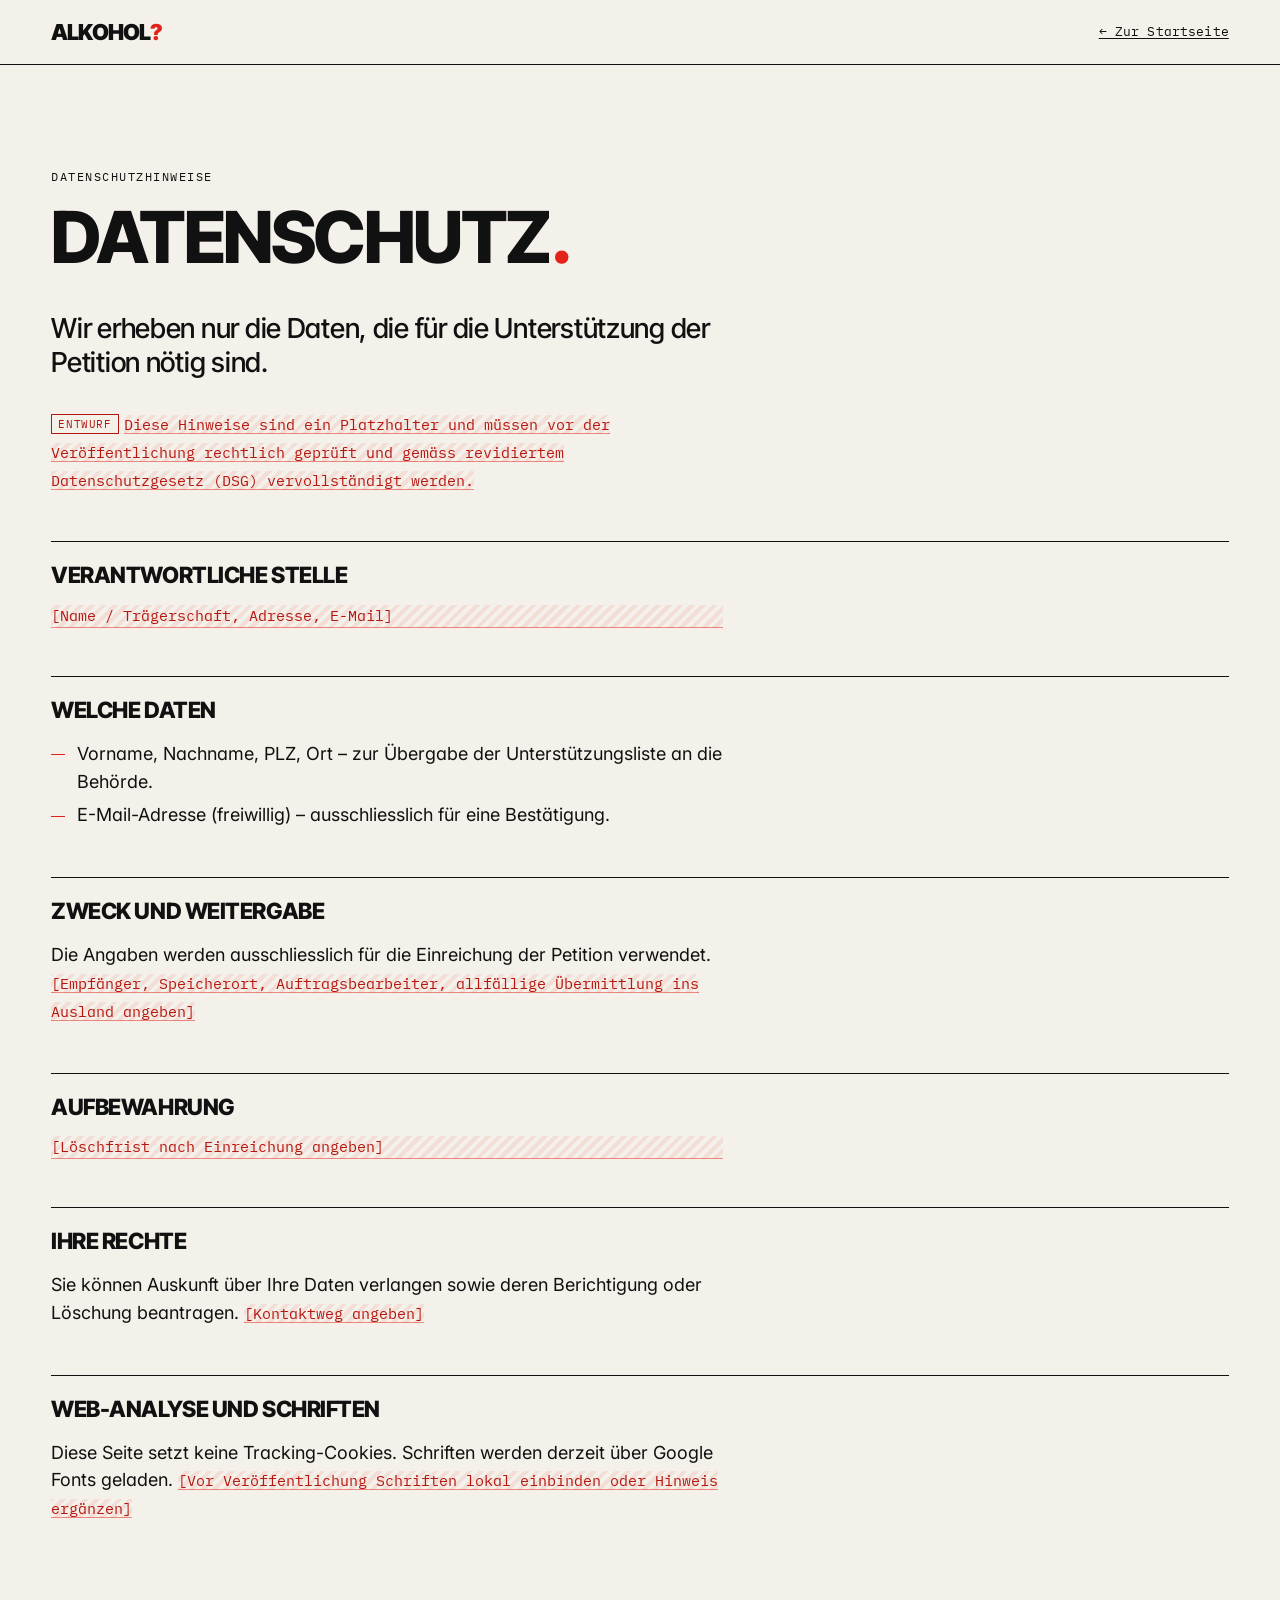
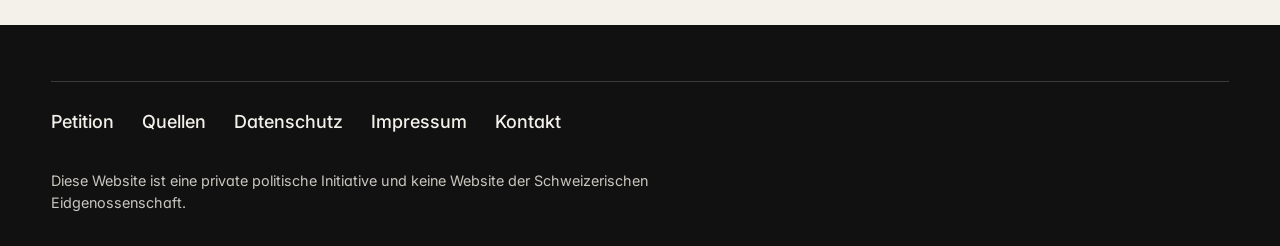
==== datenschutz.html @ 7d54041d "Add editorial petition website prototype on Swiss alcohol policy Static, dependency-free homepage wi" ====
<!doctype html>
<html lang="de-CH">
<head>
<meta charset="utf-8"><meta name="viewport" content="width=device-width, initial-scale=1">
<title>Datenschutz – ALKOHOL?</title>
<meta name="robots" content="noindex">
<link rel="icon" href="assets/img/favicon.svg" type="image/svg+xml">
<link rel="preconnect" href="https://fonts.googleapis.com"><link rel="preconnect" href="https://fonts.gstatic.com" crossorigin>
<link href="https://fonts.googleapis.com/css2?family=Inter+Tight:wght@400;600;800;900&family=Inter:wght@400;500;600&family=IBM+Plex+Mono:wght@400;500&display=swap" rel="stylesheet">
<link rel="stylesheet" href="assets/css/style.css">
<style>
.legal{padding-block:clamp(48px,8vw,120px)}
.legal h1{margin-bottom:40px}
.legal h2{font-family:var(--f-display);font-weight:800;text-transform:uppercase;letter-spacing:-.02em;font-size:1.4rem;margin:48px 0 12px;padding-top:16px;border-top:1px solid var(--ink)}
.legal p,.legal ul{max-width:42rem}
.legal .dash{margin-top:8px}
</style>
</head>
<body>
<a class="skip" href="#main">Zum Inhalt springen</a>
<header class="nav"><div class="nav__inner"><a class="nav__mark" href="index.html">ALKOHOL<span class="red">?</span></a><a class="mono" href="index.html">← Zur Startseite</a></div></header>
<main id="main" class="wrap legal">

<p class="eyebrow">Datenschutzhinweise</p>
<h1 class="h-xl">Datenschutz<span class="red">.</span></h1>
<p class="lead">Wir erheben nur die Daten, die für die Unterstützung der Petition nötig sind.</p>
<p><span class="tag tag--verify">Entwurf</span> <span class="todo">Diese Hinweise sind ein Platzhalter und müssen vor der Veröffentlichung rechtlich geprüft und gemäss revidiertem Datenschutzgesetz (DSG) vervollständigt werden.</span></p>
<h2>Verantwortliche Stelle</h2>
<p class="todo">[Name / Trägerschaft, Adresse, E-Mail]</p>
<h2>Welche Daten</h2>
<ul class="dash"><li>Vorname, Nachname, PLZ, Ort – zur Übergabe der Unterstützungsliste an die Behörde.</li><li>E-Mail-Adresse (freiwillig) – ausschliesslich für eine Bestätigung.</li></ul>
<h2>Zweck und Weitergabe</h2>
<p>Die Angaben werden ausschliesslich für die Einreichung der Petition verwendet. <span class="todo">[Empfänger, Speicherort, Auftragsbearbeiter, allfällige Übermittlung ins Ausland angeben]</span></p>
<h2>Aufbewahrung</h2>
<p class="todo">[Löschfrist nach Einreichung angeben]</p>
<h2>Ihre Rechte</h2>
<p>Sie können Auskunft über Ihre Daten verlangen sowie deren Berichtigung oder Löschung beantragen. <span class="todo">[Kontaktweg angeben]</span></p>
<h2>Web-Analyse und Schriften</h2>
<p>Diese Seite setzt keine Tracking-Cookies. Schriften werden derzeit über Google Fonts geladen. <span class="todo">[Vor Veröffentlichung Schriften lokal einbinden oder Hinweis ergänzen]</span></p>
</main>
<footer class="footer"><div class="wrap">
<nav aria-label="Fussnavigation"><ul><li><a href="index.html#petitionstext">Petition</a></li><li><a href="index.html#quellen">Quellen</a></li><li><a href="datenschutz.html">Datenschutz</a></li><li><a href="impressum.html">Impressum</a></li><li><a href="impressum.html#kontakt">Kontakt</a></li></ul></nav>
<p class="footer__disc">Diese Website ist eine private politische Initiative und keine Website der Schweizerischen Eidgenossenschaft.</p>
</div></footer>
</body></html>
---- assets/css/style.css ----
/* ==========================================================================
   ALKOHOL? — Editorial petition site
   Swiss grid · one signal colour · no rounded cards
   ========================================================================== */

:root {
  --paper: #F4F1EA;
  --paper-2: #EAE6DC;
  --ink: #111111;
  --red: #E32219;          /* signal: large type, rules, fills */
  --red-text: #B5160F;     /* AA-compliant red for small text on paper */
  --grey: #A5A5A0;         /* decorative / large only */
  --grey-text: #5E5E59;    /* AA-compliant secondary text on paper */
  --rule: #111111;

  --f-display: "Inter Tight", "Helvetica Neue", Helvetica, Arial, sans-serif;
  --f-body: "Inter", "Helvetica Neue", Helvetica, Arial, sans-serif;
  --f-mono: "IBM Plex Mono", ui-monospace, "SFMono-Regular", Menlo, monospace;

  --pad: clamp(16px, 4vw, 56px);
  --gap: clamp(12px, 1.6vw, 24px);
  --max: 1520px;
  --nav-h: 64px;

  --ease: cubic-bezier(.2, .7, .1, 1);
}

*, *::before, *::after { box-sizing: border-box; }

html {
  -webkit-text-size-adjust: 100%;
  scroll-behavior: smooth;
  scroll-padding-top: calc(var(--nav-h) + 12px);
}

body {
  margin: 0;
  background: var(--paper);
  color: var(--ink);
  font-family: var(--f-body);
  font-size: clamp(1rem, .95rem + .25vw, 1.125rem);
  line-height: 1.55;
  font-feature-settings: "ss01", "cv11", "tnum" 0;
  -webkit-font-smoothing: antialiased;
  overflow-x: hidden;
}

img, svg { display: block; max-width: 100%; }
p, h1, h2, h3, ul, ol, dl, dd, figure { margin: 0; }
ul, ol { padding: 0; list-style: none; }
button { font: inherit; color: inherit; background: none; border: 0; padding: 0; cursor: pointer; }
a { color: inherit; text-decoration-thickness: 1px; text-underline-offset: .18em; }
a:hover { color: var(--red-text); }
table { border-collapse: collapse; width: 100%; }
hr { border: 0; margin: 0; }
em { font-style: italic; }

:focus-visible {
  outline: 3px solid var(--red);
  outline-offset: 3px;
}

.sr-only {
  position: absolute !important; width: 1px; height: 1px; padding: 0; margin: -1px;
  overflow: hidden; clip: rect(0 0 0 0); white-space: nowrap; border: 0;
}

.skip {
  position: absolute; left: 8px; top: -100px; z-index: 200;
  background: var(--ink); color: var(--paper); padding: 10px 14px; font-weight: 600;
}
.skip:focus { top: 8px; }

.red { color: var(--red); }
.grey { color: var(--grey); }
.mono { font-family: var(--f-mono); font-size: .8125rem; letter-spacing: .01em; }
.small { font-size: .875rem; line-height: 1.5; }

/* ---------- Layout primitives ---------- */

.wrap {
  width: 100%;
  max-width: var(--max);
  margin-inline: auto;
  padding-inline: var(--pad);
}

.grid {
  display: grid;
  grid-template-columns: repeat(12, minmax(0, 1fr));
  column-gap: var(--gap);
}
.grid > * { grid-column: 1 / -1; }

.section {
  position: relative;
  padding-block: clamp(72px, 11vw, 168px);
}
.section--rule { border-top: 1px solid var(--rule); }
.section--ink { background: var(--paper-2); }

.section__head { margin-bottom: clamp(28px, 4vw, 56px); }
.section__intro {
  max-width: 34rem;
  font-size: 1.0625rem;
  color: var(--ink);
  margin-bottom: clamp(32px, 5vw, 72px);
}

@media (min-width: 900px) {
  .section__head { grid-column: 2 / span 9; }
  .section__intro { grid-column: 8 / span 5; margin-top: -8px; }
}

/* Vertical label in the left column */
.vlabel { display: none; }
@media (min-width: 900px) {
  .vlabel {
    display: block;
    grid-column: 1 / 2;
    grid-row: 1 / span 4;
    writing-mode: vertical-rl;
    transform: rotate(180deg);
    justify-self: start;
    align-self: start;
    font-family: var(--f-mono);
    font-size: .75rem;
    letter-spacing: .14em;
    text-transform: uppercase;
    color: var(--grey-text);
    padding-bottom: 4px;
    border-right: 1px solid currentColor;
    padding-right: 10px;
  }
}

/* ---------- Type scale ---------- */

.eyebrow {
  font-family: var(--f-mono);
  font-size: .78rem;
  text-transform: uppercase;
  letter-spacing: .12em;
  margin-bottom: 18px;
  display: flex;
  align-items: center;
  gap: 10px;
}
.eyebrow--grey { color: var(--grey-text); }
.dot { width: 9px; height: 9px; background: var(--red); display: inline-block; flex: none; }

.h-mega, .h-xxl, .h-xl, .h-lg {
  font-family: var(--f-display);
  font-weight: 800;
  text-transform: uppercase;
  letter-spacing: -.035em;
  line-height: .92;
  text-wrap: balance;
}
.h-mega { font-size: clamp(3.4rem, 13vw, 15rem); letter-spacing: -.05em; line-height: .85; }
.h-xxl  { font-size: clamp(2.9rem, 9vw, 10rem); letter-spacing: -.045em; line-height: .88; }
.h-xl   { font-size: clamp(2.2rem, 5.6vw, 6.25rem); }
.h-lg   { font-size: clamp(2rem, 4.4vw, 4.75rem); line-height: .96; }

.lead {
  font-family: var(--f-display);
  font-size: clamp(1.25rem, 1rem + .9vw, 1.75rem);
  line-height: 1.25;
  font-weight: 500;
  letter-spacing: -.01em;
  margin-bottom: 1.1em;
}

p + p { margin-top: .9em; }

/* ---------- Tags / verification markers ---------- */

.tag {
  display: inline-block;
  font-family: var(--f-mono);
  font-size: .6875rem;
  line-height: 1;
  letter-spacing: .06em;
  text-transform: uppercase;
  padding: 4px 6px 3px;
  border: 1px solid currentColor;
  vertical-align: .15em;
  white-space: nowrap;
}
.tag--verify { color: var(--red-text); }
.dark .tag--verify { color: #FF6A61; }

.todo {
  background: repeating-linear-gradient(-45deg, transparent 0 4px, rgba(227,34,25,.09) 4px 8px);
  box-shadow: inset 0 -1px 0 rgba(227,34,25,.5);
  font-family: var(--f-mono);
  font-size: .82em;
  color: var(--red-text);
}
.dark .todo { color: #FF8C85; background: none; box-shadow: inset 0 -1px 0 rgba(255,140,133,.6); }

/* ---------- Buttons ---------- */

.btn {
  display: inline-flex;
  align-items: center;
  gap: .6em;
  min-height: 48px;
  padding: 12px 20px;
  font-family: var(--f-display);
  font-weight: 600;
  font-size: 1rem;
  letter-spacing: -.005em;
  text-decoration: none;
  border: 1.5px solid var(--ink);
  transition: background .2s var(--ease), color .2s var(--ease), border-color .2s var(--ease);
}
.btn--solid { background: var(--ink); color: var(--paper); }
.btn--solid:hover { background: var(--red); border-color: var(--red); color: #fff; }
.btn--line { color: var(--ink); }
.btn--line:hover { background: var(--ink); color: var(--paper); }
.btn--red { background: var(--red); border-color: var(--red); color: #fff; }
.btn--red:hover { background: var(--ink); border-color: var(--ink); color: var(--paper); }
.btn--invert { border-color: var(--paper); color: var(--paper); }
.btn--invert:hover, .btn--invert[aria-expanded="true"] { background: var(--paper); color: var(--ink); }

.srclink {
  font-family: var(--f-mono);
  font-size: .78rem;
  letter-spacing: .02em;
  color: var(--red-text);
  text-decoration: underline;
  text-underline-offset: .25em;
  white-space: nowrap;
}
.srclink:hover { color: var(--ink); }
.srclink.is-missing { color: var(--grey-text); text-decoration: line-through; }

/* ---------- Navigation ---------- */

.nav {
  position: sticky;
  top: 0;
  z-index: 100;
  background: var(--paper);
  border-bottom: 1px solid var(--ink);
}
.nav__inner {
  max-width: var(--max);
  margin-inline: auto;
  padding-inline: var(--pad);
  height: var(--nav-h);
  display: flex;
  align-items: center;
  gap: 24px;
}
.nav__mark {
  font-family: var(--f-display);
  font-weight: 900;
  font-size: 1.375rem;
  letter-spacing: -.04em;
  text-decoration: none;
  margin-right: auto;
}
.nav__mark:hover { color: var(--ink); }
.nav__links { display: none; }
.nav__links ul { display: flex; gap: clamp(14px, 1.8vw, 30px); }
.nav__links a {
  font-size: .9375rem;
  font-weight: 500;
  text-decoration: none;
  position: relative;
  padding-block: 6px;
}
.nav__links a::after {
  content: "";
  position: absolute; left: 0; right: 0; bottom: 0;
  height: 2px; background: var(--red);
  transform: scaleX(0); transform-origin: left;
  transition: transform .3s var(--ease);
}
.nav__links a:hover { color: var(--ink); }
.nav__links a:hover::after, .nav__links a[aria-current="true"]::after { transform: scaleX(1); }
.nav__cta {
  display: none;
  font-family: var(--f-display);
  font-weight: 600;
  font-size: .9375rem;
  text-decoration: none;
  background: var(--ink);
  color: var(--paper);
  padding: 9px 14px;
}
.nav__cta:hover { background: var(--red); color: #fff; }

.nav__burger {
  width: 44px; height: 44px;
  display: grid; place-content: center; gap: 7px;
  margin-right: -10px;
}
.nav__burger span { display: block; width: 26px; height: 2px; background: var(--ink); transition: transform .3s var(--ease); }
.nav__burger[aria-expanded="true"] span:first-child { transform: translateY(4.5px) rotate(45deg); }
.nav__burger[aria-expanded="true"] span:last-child { transform: translateY(-4.5px) rotate(-45deg); }

.nav__progress { position: absolute; left: 0; right: 0; bottom: -1px; height: 2px; }
.nav__progress span { display: block; height: 100%; background: var(--red); transform-origin: left; transform: scaleX(var(--p, 0)); }

.mobile-menu {
  border-top: 1px solid var(--ink);
  padding: 8px var(--pad) 28px;
  height: calc(100dvh - var(--nav-h));
  overflow-y: auto;
  background: var(--paper);
}
.mobile-menu ol { margin-bottom: 28px; }
.mobile-menu li { border-bottom: 1px solid var(--ink); }
.mobile-menu a:not(.btn) {
  display: flex; align-items: baseline; gap: 14px;
  padding: 14px 0;
  font-family: var(--f-display);
  font-weight: 800;
  font-size: clamp(1.75rem, 8vw, 2.5rem);
  text-transform: uppercase;
  letter-spacing: -.035em;
  text-decoration: none;
}
.mobile-menu a span { font-family: var(--f-mono); font-size: .75rem; font-weight: 400; color: var(--red-text); letter-spacing: 0; }
.mobile-menu .btn { width: 100%; justify-content: center; }

@media (min-width: 1080px) {
  .nav__links, .nav__cta { display: block; }
  .nav__burger, .mobile-menu { display: none !important; }
}
body.menu-open { overflow: hidden; }

/* ---------- Hero ---------- */

.hero {
  position: relative;
  padding-top: clamp(28px, 5vw, 64px);
  padding-bottom: clamp(56px, 8vw, 112px);
  border-bottom: 1px solid var(--ink);
  overflow: hidden;
}
.hero__eyebrow { margin-bottom: clamp(20px, 3vw, 40px); }
.hero__title {
  font-family: var(--f-display);
  font-weight: 900;
  text-transform: uppercase;
  font-size: clamp(3.1rem, 13.8vw, 14.5rem);
  line-height: .82;
  letter-spacing: -.055em;
  margin-left: -.04em;
  margin-bottom: clamp(32px, 5vw, 72px);
}
.hero__title .line { display: block; overflow: hidden; padding: .14em 0 .04em; margin-top: -.14em; }
.hero__title .line > span { display: inline-block; }

.hero__lede { max-width: 36rem; }
.hero__lede p { font-family: var(--f-display); font-size: clamp(1.2rem, 1rem + .8vw, 1.6rem); line-height: 1.28; letter-spacing: -.012em; }
.hero__lede p:first-child { color: var(--grey-text); }
.hero__lede strong { font-weight: 600; }
.hero__ctas { display: flex; flex-wrap: wrap; gap: 12px; margin-top: 32px; }

.hero__figure {
  margin-top: 56px;
  border-top: 1px solid var(--ink);
  padding-top: 20px;
}
.shelf { width: 100%; height: auto; color: var(--ink); margin-bottom: 20px; }
.shelf .is-red { color: var(--red); stroke: var(--red); fill: var(--red); }
.shelf .gap { stroke: var(--grey); stroke-dasharray: 3 4; }

.hero__num {
  font-family: var(--f-display);
  font-weight: 800;
  color: var(--red);
  font-size: clamp(2.3rem, 5.2vw, 5.4rem);
  line-height: .9;
  letter-spacing: -.045em;
  font-variant-numeric: tabular-nums;
  white-space: nowrap;
}
.hero__figure figcaption { margin-top: 14px; max-width: 26rem; font-size: .9375rem; line-height: 1.4; }
.verify {
  display: block;
  margin-top: 8px;
  font-family: var(--f-mono);
  font-size: .75rem;
  color: var(--red-text);
  text-transform: uppercase;
  letter-spacing: .06em;
}
.hero__note { margin-top: 48px; color: var(--grey-text); max-width: 40rem; }
.hero__scroll {
  position: absolute; right: var(--pad); bottom: 24px;
  text-decoration: none; text-transform: uppercase; letter-spacing: .14em; font-size: .7rem;
  writing-mode: vertical-rl; display: none;
}

@media (min-width: 900px) {
  .hero__lede { grid-column: 1 / span 5; align-self: start; }
  .hero__figure { grid-column: 7 / span 6; margin-top: 0; }
  .hero__note { grid-column: 1 / span 6; }
  .hero__scroll { display: block; }
}

/* ---------- 01 Question ---------- */

.rule { height: 1px; background: var(--ink); }
.rule--red { height: 3px; background: var(--red); width: 96px; margin-bottom: 32px; transform-origin: left; }
.question__text { max-width: 40rem; }
.pullquote {
  margin-top: 1.4em !important;
  font-family: var(--f-display);
  font-weight: 700;
  font-size: clamp(1.4rem, 1.1rem + 1.2vw, 2.1rem);
  line-height: 1.15;
  letter-spacing: -.02em;
  padding-left: 18px;
  border-left: 3px solid var(--red);
}
@media (min-width: 900px) {
  .question__text, .section > .grid > .rule--red { grid-column: 6 / span 6; }
}

.questions { margin-top: clamp(64px, 9vw, 140px); }
.questions li {
  display: grid;
  grid-template-columns: 2.2rem 1fr;
  align-items: start;
  gap: 12px;
  border-top: 1px solid var(--ink);
  padding: clamp(16px, 2.2vw, 28px) 0;
}
.questions li:last-child { border-bottom: 1px solid var(--ink); }
.questions__n { color: var(--red-text); padding-top: .9em; }
.questions__q {
  font-family: var(--f-display);
  font-weight: 800;
  text-transform: uppercase;
  font-size: clamp(1.55rem, 6.6vw, 7.5rem);
  line-height: .9;
  hyphens: manual;
  letter-spacing: -.045em;
  text-wrap: balance;
}
@media (min-width: 900px) {
  .questions li:nth-child(2) { padding-left: 12%; }
  .questions li:nth-child(3) { padding-left: 20%; }
  .questions li { grid-template-columns: 3rem 1fr; }
}

/* ---------- 02 Stats ---------- */

.stamp {
  justify-self: start;
  align-self: start;
  border: 1.5px solid var(--red);
  color: var(--red-text);
  text-transform: uppercase;
  letter-spacing: .1em;
  font-size: .75rem;
  padding: 10px 12px;
  line-height: 1.35;
  transform: rotate(-3deg);
  margin-bottom: 40px;
}
@media (min-width: 900px) {
  .stamp { grid-column: 11 / span 2; grid-row: 1; justify-self: end; margin-top: 12px; }
}

.stats {
  display: grid;
  grid-template-columns: 1fr;
  border-top: 1px solid var(--ink);
}
.stat {
  padding: 28px 0 32px;
  border-bottom: 1px solid var(--ink);
  display: flex; flex-direction: column;
}
.stat__num {
  font-family: var(--f-display);
  font-weight: 800;
  font-size: clamp(3rem, 7vw, 7.25rem);
  line-height: .88;
  letter-spacing: -.05em;
  font-variant-numeric: tabular-nums;
  margin-bottom: 22px;
  overflow-wrap: anywhere;
}
.stat:first-child .stat__num { color: var(--red); }
.stat__num small { font-size: .38em; letter-spacing: -.02em; font-weight: 700; white-space: nowrap; }
.stat__label { font-family: var(--f-display); font-size: 1.25rem; font-weight: 700; letter-spacing: -.015em; line-height: 1.15; margin-bottom: 8px; }
.stat__desc { font-size: .9375rem; color: var(--grey-text); margin-bottom: 20px; max-width: 30rem; }
.stat .srclink { margin-top: auto; padding-top: 16px; align-self: flex-start; }

.meta { display: grid; gap: 0; border-top: 1px solid var(--grey); }
.meta > div { display: grid; grid-template-columns: 7.5rem 1fr; gap: 8px; padding: 7px 0; border-bottom: 1px solid var(--grey); }
.meta dt { font-family: var(--f-mono); font-size: .72rem; text-transform: uppercase; letter-spacing: .08em; color: var(--grey-text); padding-top: 2px; }
.meta dd { font-size: .875rem; }
.meta--dark { border-color: #3A3A38; }
.meta--dark > div { border-color: #3A3A38; }
.meta--dark dt { color: #A5A5A0; }

@media (min-width: 700px) {
  .stats { grid-template-columns: 1fr 1fr; column-gap: var(--gap); }
  .stat:nth-child(odd) { padding-right: var(--gap); border-right: 1px solid var(--ink); }
}
@media (min-width: 1200px) {
  .stats { grid-template-columns: 1.15fr 1.5fr 1.2fr 1.15fr; column-gap: 0; }
  .stat__num { font-size: clamp(3rem, 5vw, 6rem); }
  .stat { padding: 32px var(--gap) 32px; border-right: 1px solid var(--ink); }
  .stat:first-child { padding-left: 0; }
  .stat:last-child { border-right: 0; padding-right: 0; }
  .stat:nth-child(odd) { padding-right: var(--gap); }
  .stat:nth-child(2) .stat__num { font-size: clamp(2.6rem, 3.9vw, 4.8rem); }
}

.context {
  margin-top: clamp(48px, 7vw, 96px);
  display: grid;
  gap: 24px;
}
.context__title {
  font-family: var(--f-display);
  font-weight: 800;
  font-size: clamp(1.75rem, 3vw, 2.75rem);
  line-height: 1;
  letter-spacing: -.035em;
  text-transform: uppercase;
}
.context__body p { max-width: 38rem; }
.trend { margin-top: 28px; }
.trend__bars {
  display: flex; align-items: flex-end; gap: clamp(8px, 2vw, 22px);
  height: 160px; border-bottom: 1px solid var(--ink);
}
.trend__bars span {
  position: relative; flex: 1; height: var(--h);
  background: repeating-linear-gradient(90deg, var(--ink) 0 1px, transparent 1px 6px);
  border-top: 2px solid var(--ink);
}
.trend__bars span.is-now { background: var(--red); border-top-color: var(--red); }
.trend__bars i { position: absolute; bottom: -24px; left: 0; font-family: var(--f-mono); font-size: .7rem; font-style: normal; color: var(--grey-text); }
.trend figcaption { margin-top: 36px; color: var(--grey-text); font-size: .75rem; }
@media (min-width: 900px) {
  .context { grid-template-columns: repeat(12, minmax(0, 1fr)); column-gap: var(--gap); }
  .context__label { grid-column: 2 / span 4; }
  .context__body { grid-column: 7 / span 6; }
}

/* ---------- 03 Demands ---------- */

.demands { counter-reset: d; }
.demand {
  display: grid;
  grid-template-columns: 1fr;
  border-top: 1px solid var(--ink);
  padding: 22px 0 30px;
  position: relative;
}
.demand:last-child { border-bottom: 1px solid var(--ink); }
.demand::before {
  content: ""; position: absolute; left: 0; top: -1px; height: 3px; width: 0;
  background: var(--red); transition: width .6s var(--ease);
}
.demand:hover::before, .demand:focus-within::before { width: 100%; }
.demand__n {
  font-family: var(--f-display);
  font-weight: 900;
  font-size: clamp(3.5rem, 9vw, 9rem);
  line-height: .8;
  letter-spacing: -.06em;
  color: var(--ink);
  margin-bottom: 14px;
  font-variant-numeric: tabular-nums;
}
.demand:nth-child(1) .demand__n { color: var(--red); }
.demand__title {
  font-family: var(--f-display);
  font-weight: 800;
  text-transform: uppercase;
  font-size: clamp(1.35rem, 2.3vw, 2.25rem);
  line-height: 1;
  letter-spacing: -.025em;
  margin-bottom: 14px;
  text-wrap: balance;
  max-width: 24ch;
}
.demand__body > p, .demand__body .dash { max-width: 38rem; }

.dash li { position: relative; padding-left: 26px; margin-top: 6px; }
.dash li::before { content: ""; position: absolute; left: 0; top: .78em; width: 14px; height: 1.5px; background: var(--red); }

.more {
  margin-top: 16px;
  font-family: var(--f-mono);
  font-size: .78rem;
  text-transform: uppercase;
  letter-spacing: .08em;
  display: inline-flex; align-items: center; gap: 10px;
  min-height: 44px;
  border-bottom: 1px solid var(--ink);
}
.more::after { content: "+"; font-size: 1.1rem; line-height: 1; transition: transform .3s var(--ease); }
.more[aria-expanded="true"]::after { transform: rotate(45deg); }
.more:hover { color: var(--red-text); border-color: var(--red); }
.more__panel > div { padding-top: 14px; max-width: 38rem; color: var(--grey-text); font-size: .9375rem; }

@media (min-width: 900px) {
  .demand { grid-template-columns: repeat(12, minmax(0, 1fr)); column-gap: var(--gap); padding: 28px 0 40px; }
  .demand__n { grid-column: 1 / span 3; margin: 0; }
  .demand__body { grid-column: 4 / span 8; display: grid; grid-template-columns: 1fr 1fr; column-gap: var(--gap); align-content: start; }
  .demand__title { grid-column: 1 / -1; }
  .demand__body > p, .demand__body .dash { grid-column: 2; }
  .more { grid-column: 2; justify-self: start; }
  .more__panel { grid-column: 2; }
  /* asymmetry: even rows shift */
  .demand:nth-child(even) .demand__n { grid-column: 2 / span 3; }
  .demand:nth-child(even) .demand__body { grid-column: 5 / span 8; }
}

.disclaimer-line {
  margin-top: clamp(40px, 6vw, 80px);
  display: flex; align-items: center; gap: 18px;
  font-family: var(--f-display);
  font-weight: 700;
  font-size: clamp(1.15rem, 2vw, 1.75rem);
  letter-spacing: -.02em;
}
.rule-x { flex: none; width: 64px; height: 3px; background: var(--red); transform-origin: left; }

/* ---------- 04 Night (dark) ---------- */

.dark { background: var(--ink); color: var(--paper); overflow: hidden; }
.dark a:hover { color: #FF6A61; }
.dark .vlabel { color: #8F8F8A; }
.dark .lead { color: var(--paper); }
.clock {
  font-family: var(--f-display);
  font-weight: 900;
  color: var(--red);
  font-size: clamp(6.5rem, 31vw, 30rem);
  line-height: .78;
  letter-spacing: -.07em;
  margin-left: -.05em;
  margin-bottom: clamp(24px, 4vw, 56px);
  font-variant-numeric: tabular-nums;
}
.clock .blink { animation: blink 2s steps(1) infinite; }
@keyframes blink { 50% { opacity: .15; } }
.nacht__text { max-width: 38rem; color: #D8D5CE; }
@media (min-width: 900px) {
  .clock { grid-column: 2 / -1; }
  .dark .section__head { grid-column: 2 / span 6; }
  .dark .section__head .h-xl { font-size: clamp(2.2rem, 4.4vw, 5rem); }
  .nacht__text { grid-column: 8 / span 5; padding-top: 10px; }
}

.cantons {
  margin-top: clamp(48px, 6vw, 96px);
  display: grid;
  gap: 32px;
  border-top: 1px solid #3A3A38;
  padding-top: 32px;
}
.cantons__map {
  display: grid;
  grid-template-columns: repeat(8, minmax(0, 1fr));
  gap: 4px;
  max-width: 640px;
}
.ct {
  aspect-ratio: 1;
  display: grid; place-items: center;
  font-family: var(--f-mono);
  font-size: clamp(.62rem, 1.6vw, .85rem);
  letter-spacing: .04em;
  border: 1px solid #4A4A47;
  color: #C9C6BF;
  transition: background .2s, color .2s, border-color .2s, transform .2s var(--ease);
}
.ct--yes { background: var(--red); border-color: var(--red); color: #fff; }
.ct--part { background: repeating-linear-gradient(-45deg, var(--red) 0 3px, transparent 3px 7px); border-color: var(--red); color: #fff; }
.ct:hover { border-color: var(--paper); }
.ct[aria-pressed="true"] { outline: 2px solid var(--paper); outline-offset: 2px; }
.ct:focus-visible { outline: 3px solid var(--paper); outline-offset: 2px; }

.cantons__hint { color: #8F8F8A; text-transform: uppercase; letter-spacing: .1em; margin-bottom: 10px; }
.cantons__name {
  font-family: var(--f-display);
  font-weight: 800;
  text-transform: uppercase;
  font-size: clamp(2.4rem, 5vw, 4.5rem);
  letter-spacing: -.04em;
  line-height: .9;
  margin-bottom: 14px;
}
.cantons__status { margin-bottom: 20px; }
.state { font-family: var(--f-mono); font-size: .8rem; text-transform: uppercase; letter-spacing: .06em; padding: 5px 8px; border: 1px solid; display: inline-block; }
.state--yes { border-color: var(--red); background: var(--red); color: #fff; }
.state--part { border-color: var(--red); color: #FF8C85; }
.state--var { border-color: #6A6A66; color: #C9C6BF; }
.cantons__legend { display: flex; flex-wrap: wrap; gap: 10px 20px; color: #C9C6BF; font-size: .72rem; }
.cantons__legend li { display: flex; align-items: center; gap: 8px; }
.sw { width: 14px; height: 14px; display: inline-block; border: 1px solid #6A6A66; }
.sw--yes { background: var(--red); border-color: var(--red); }
.sw--part { background: repeating-linear-gradient(-45deg, var(--red) 0 2px, transparent 2px 4px); border-color: var(--red); }

@media (min-width: 900px) {
  .cantons { grid-template-columns: repeat(12, minmax(0, 1fr)); column-gap: var(--gap); }
  .cantons__map { grid-column: 2 / span 6; }
  .cantons__detail { grid-column: 9 / span 4; }
  .cantons__legend { grid-column: 2 / span 11; }
}

.dark .wrap > .btn { margin-top: 40px; }
.canton-table { margin-top: 24px; overflow-x: auto; }
.canton-table table { font-size: .9rem; min-width: 520px; }
.canton-table caption { text-align: left; color: #8F8F8A; padding-bottom: 12px; font-size: .72rem; }
.canton-table th { text-align: left; font-family: var(--f-mono); font-weight: 400; font-size: .72rem; text-transform: uppercase; letter-spacing: .08em; color: #8F8F8A; border-bottom: 1px solid var(--paper); padding: 8px 12px 8px 0; }
.canton-table td { border-bottom: 1px solid #3A3A38; padding: 10px 12px 10px 0; vertical-align: top; }

/* ---------- 05 Compare ---------- */

.compare__tabs {
  display: flex;
  border-top: 1px solid var(--ink);
  border-bottom: 1px solid var(--ink);
  overflow-x: auto;
  scrollbar-width: none;
}
.compare__tabs::-webkit-scrollbar { display: none; }
.compare__tabs button {
  flex: 1 0 auto;
  min-height: 52px;
  padding: 12px 16px;
  font-family: var(--f-display);
  font-weight: 700;
  text-transform: uppercase;
  letter-spacing: -.01em;
  text-align: left;
  border-right: 1px solid var(--ink);
}
.compare__tabs button:last-child { border-right: 0; }
.compare__tabs button[aria-selected="true"] { background: var(--ink); color: var(--paper); }
.compare__tabs button:hover:not([aria-selected="true"]) { color: var(--red-text); }

.country header { padding: 28px 0 20px; }
.country__code { color: var(--red-text); letter-spacing: .1em; }
.country h3 {
  font-family: var(--f-display); font-weight: 800; text-transform: uppercase;
  font-size: clamp(2.2rem, 4.2vw, 3.6rem); letter-spacing: -.04em; line-height: .9; margin: 6px 0 8px;
}
.country__model { color: var(--grey-text); font-size: .95rem; }
.country dl > div { display: grid; gap: 4px; padding: 14px 0; border-top: 1px solid var(--grey); }
.country dt { font-family: var(--f-mono); font-size: .72rem; text-transform: uppercase; letter-spacing: .08em; color: var(--grey-text); }
.country dd { font-size: .9375rem; }
.country .srclink { white-space: normal; }

/* Desktop: all four side by side, tabs hidden — true horizontal comparison */
@media (min-width: 1100px) {
  .compare { display: grid; grid-template-columns: repeat(4, minmax(0, 1fr)); }
  .country { border-top: 1px solid var(--ink); }
  .country h3 { font-size: clamp(1.9rem, 2.7vw, 2.9rem); }
  .compare__tabs { display: none; }
  .country[hidden] { display: block !important; }
  .country { padding: 0 var(--gap); border-right: 1px solid var(--ink); }
  .country:first-of-type { padding-left: 0; }
  .country:last-of-type { border-right: 0; padding-right: 0; }
  .country header { min-height: 168px; }
  .country dl > div { grid-template-rows: auto 1fr; min-height: 9.5rem; }
}

/* ---------- 06 Violence ---------- */

.gewalt__text { max-width: 40rem; }
.gewalt__aside { margin-top: 40px; border-top: 3px solid var(--red); padding-top: 18px; }
.gewalt__aside .eyebrow { margin-bottom: 10px; }
.srclist { margin-bottom: 28px; }
.srclist li { padding: 10px 0; border-bottom: 1px solid var(--grey); font-size: .9rem; }
.help { font-size: .9rem; }
@media (min-width: 900px) {
  .gewalt__text { grid-column: 2 / span 6; }
  .gewalt__aside { grid-column: 9 / span 4; margin-top: 6px; }
}

/* ---------- 07 Accordion ---------- */

.accordion { border-top: 1px solid var(--ink); }
.acc { border-bottom: 1px solid var(--ink); }
.acc h3 { font-weight: inherit; }
.acc button {
  width: 100%;
  display: grid;
  grid-template-columns: 2.4rem 1fr 28px;
  align-items: center;
  gap: 12px;
  text-align: left;
  padding: clamp(18px, 2.4vw, 30px) 0;
  min-height: 56px;
}
.acc__n { color: var(--red-text); }
.acc__q {
  font-family: var(--f-display);
  font-weight: 700;
  font-size: clamp(1.25rem, 2.6vw, 2.4rem);
  letter-spacing: -.03em;
  line-height: 1.05;
}
.acc button:hover .acc__q { color: var(--red-text); }
.acc__icon { position: relative; width: 22px; height: 22px; justify-self: end; }
.acc__icon::before, .acc__icon::after {
  content: ""; position: absolute; left: 0; right: 0; top: 50%; height: 2px; margin-top: -1px; background: currentColor;
  transition: transform .35s var(--ease);
}
.acc__icon::after { transform: rotate(90deg); }
.acc button[aria-expanded="true"] .acc__icon::after { transform: rotate(0); }

.acc__panel { overflow: hidden; }
.acc__panel.is-anim { transition: height .4s var(--ease); }
.acc__cols { display: grid; gap: 24px; padding: 4px 0 32px; }
.acc__cols p:not(.label) { font-size: 1rem; }
.label {
  font-family: var(--f-mono);
  font-size: .72rem;
  text-transform: uppercase;
  letter-spacing: .12em;
  padding-bottom: 8px;
  margin-bottom: 10px;
  border-bottom: 1px solid var(--ink);
}
.label--red { color: var(--red-text); border-color: var(--red); }
@media (min-width: 900px) {
  .acc button { grid-template-columns: 4rem 1fr 28px; }
  .acc__cols { grid-template-columns: 1fr 1fr; column-gap: var(--gap); padding-left: calc(4rem + 12px); padding-right: 40px; }
}

/* ---------- 08 Not prohibition ---------- */

.notprohib { border-top: 1px solid var(--ink); }
.notprohib .h-mega { margin-bottom: clamp(28px, 4vw, 56px); }
/* red underline bar beneath "Keine" draws in on reveal */
.bar-under { position: relative; display: inline-block; }
.bar-under::after {
  content: ""; position: absolute; left: 0; right: 0; bottom: -.04em;
  height: .09em; background: var(--red);
  transform-origin: left; transform: scaleX(0); transition: transform .9s .25s var(--ease);
}
.is-in .bar-under::after, html:not(.js) .bar-under::after { transform: scaleX(1); }
.np__lede {
  font-family: var(--f-display);
  font-size: clamp(1.3rem, 1rem + 1.2vw, 2rem);
  font-weight: 500;
  letter-spacing: -.015em;
  line-height: 1.2;
  margin-bottom: clamp(40px, 5vw, 72px);
  max-width: 30ch;
}
.np__list { display: grid; gap: 0; border-top: 1px solid var(--ink); }
.np__list li { display: grid; grid-template-columns: 2.4rem 1fr; gap: 12px; padding: 22px 0; border-bottom: 1px solid var(--ink); }
.np__list span { color: var(--red-text); padding-top: .35em; }
.np__list p { font-family: var(--f-display); font-weight: 600; font-size: clamp(1.15rem, 1.6vw, 1.5rem); line-height: 1.2; letter-spacing: -.015em; }
@media (min-width: 900px) {
  .notprohib .h-mega { grid-column: 2 / -1; }
  .np__lede { grid-column: 2 / span 6; }
  .np__list { grid-column: 2 / -1; grid-template-columns: repeat(3, 1fr); }
  .np__list li { grid-template-columns: 1fr; border-bottom: 0; border-right: 1px solid var(--ink); padding: 22px var(--gap) 8px 0; }
  .np__list li:last-child { border-right: 0; }
  .np__list li + li { padding-left: var(--gap); }
}

/* ---------- 09 Petition document ---------- */

.doc {
  background: #FBFAF6;
  border: 1px solid var(--ink);
  padding: clamp(22px, 4vw, 56px);
  position: relative;
}
.doc::before { /* red margin rule like a filed document */
  content: ""; position: absolute; top: 0; bottom: 0; left: clamp(10px, 1.6vw, 24px); width: 1px; background: var(--red); opacity: .6;
}
.doc__head { display: flex; flex-wrap: wrap; justify-content: space-between; gap: 8px 24px; border-bottom: 1px solid var(--ink); padding-bottom: 14px; margin-bottom: 28px; }
.doc__head .mono { color: var(--grey-text); text-transform: uppercase; letter-spacing: .08em; font-size: .72rem; }
.doc__to { font-weight: 600; font-size: .9375rem; }
.doc__title {
  font-family: var(--f-display); font-weight: 800; text-transform: uppercase;
  font-size: clamp(1.5rem, 2.6vw, 2.4rem); letter-spacing: -.03em; line-height: 1; margin-bottom: 28px; max-width: 26ch;
}
.doc__body {
  font-family: Georgia, "Times New Roman", serif; /* document voice, contrasts with UI */
  font-size: 1.0625rem; line-height: 1.65;
  max-width: 44rem;
  position: relative;
}
.doc__body.is-collapsed { max-height: 22rem; overflow: hidden; }
.doc__body.is-collapsed::after {
  content: ""; position: absolute; left: 0; right: 0; bottom: 0; height: 7rem;
  background: linear-gradient(to bottom, rgba(251,250,246,0), #FBFAF6); /* fade, functional not decorative */
}
.doc__list { list-style: decimal; padding-left: 1.6em; margin: 1em 0; }
.doc__list li { margin-top: .5em; padding-left: .3em; }
.doc__list li::marker { font-family: var(--f-mono); font-size: .85em; color: var(--red-text); }
.doc__actions { display: flex; flex-wrap: wrap; gap: 12px; margin-top: 32px; padding-top: 24px; border-top: 1px solid var(--ink); }

.pt__aside { margin-top: 32px; }
.pt__aside > .small { padding-left: 14px; border-left: 3px solid var(--red); margin-bottom: 24px; }
.acc--light { border-top: 1px solid var(--ink); }
.acc--light button { grid-template-columns: 1fr 28px; }
.acc--light .acc__q { font-size: 1.125rem; letter-spacing: -.01em; }
.acc--light .acc__panel > div { padding-bottom: 24px; font-size: .9375rem; }
.acc--light .dash li { margin-top: 10px; }
@media (min-width: 900px) {
  .acc--light button { grid-template-columns: 1fr 28px; }
}

@media (min-width: 1000px) {
  .doc { grid-column: 2 / span 7; }
  .pt__aside { grid-column: 10 / span 3; margin-top: 0; }
}

/* ---------- 10 Sources ---------- */

.src-filter { display: flex; flex-wrap: wrap; gap: 8px; margin-bottom: 24px; }
.chip {
  min-height: 40px; padding: 8px 14px;
  font-family: var(--f-mono); font-size: .75rem; text-transform: uppercase; letter-spacing: .08em;
  border: 1px solid var(--ink);
}
.chip:hover { color: var(--red-text); border-color: var(--red); }
.chip.is-active { background: var(--ink); color: var(--paper); }

.sources { font-size: .9375rem; border-top: 2px solid var(--ink); }
.sources thead th {
  text-align: left; font-family: var(--f-mono); font-size: .7rem; font-weight: 400;
  text-transform: uppercase; letter-spacing: .1em; color: var(--grey-text);
  padding: 12px 16px 12px 0; border-bottom: 1px solid var(--ink);
}
.sources td { padding: 16px 16px 16px 0; border-bottom: 1px solid var(--grey); vertical-align: top; }
.sources td:first-child { font-weight: 600; width: 34%; }
.sources td:nth-child(3) { font-variant-numeric: tabular-nums; white-space: nowrap; }
.sources td:last-child { text-align: right; padding-right: 0; }
.sources tr:target td, .sources tr.is-flash td { background: rgba(227,34,25,.08); }
.sources tr[hidden] { display: none; }

@media (max-width: 899px) {
  .sources thead { display: none; }
  .sources, .sources tbody, .sources tr, .sources td { display: block; width: 100% !important; }
  .sources tr { padding: 16px 0; border-bottom: 1px solid var(--ink); }
  .sources td { border: 0; padding: 3px 0; text-align: left !important; }
  .sources td[data-th]::before {
    content: attr(data-th); display: block;
    font-family: var(--f-mono); font-size: .66rem; text-transform: uppercase; letter-spacing: .1em; color: var(--grey-text); font-weight: 400;
  }
  .sources td:first-child::before { display: none; }
  .sources td:first-child { font-size: 1.0625rem; margin-bottom: 6px; }
  .sources td:last-child { padding-top: 8px; }
}

/* ---------- Support ---------- */

.support { border-top: 6px solid var(--ink); }
.checklist { margin-bottom: 40px; }
.checklist .small { color: var(--grey-text); margin-bottom: 12px; text-transform: uppercase; letter-spacing: .08em; font-size: .72rem; }
.checklist li { border-top: 1px solid var(--ink); }
.checklist li:last-child { border-bottom: 1px solid var(--ink); }
.checklist a { display: flex; gap: 14px; align-items: baseline; padding: 13px 0; text-decoration: none; font-weight: 600; min-height: 44px; }
.checklist a span { color: var(--red-text); }
.checklist a::after { content: "→"; margin-left: auto; transition: transform .2s var(--ease); }
.checklist a:hover::after { transform: translateX(4px); }

.counter {
  font-family: var(--f-display); font-weight: 700; font-size: 1.25rem; letter-spacing: -.02em;
  display: flex; flex-wrap: wrap; align-items: baseline; gap: 6px 12px;
  padding-bottom: 20px; margin-bottom: 28px; border-bottom: 1px solid var(--ink);
}
.counter__num { font-size: clamp(2.4rem, 4vw, 3.5rem); font-weight: 800; letter-spacing: -.045em; color: var(--grey); }
.dev-flag {
  font-family: var(--f-mono); font-size: .66rem; font-weight: 400; letter-spacing: .08em; text-transform: uppercase;
  color: #fff; background: var(--red-text); padding: 4px 7px;
}

.form fieldset { border: 0; margin: 0; padding: 0; display: grid; grid-template-columns: 1fr 1fr; gap: 20px var(--gap); }
.field { display: flex; flex-direction: column; gap: 6px; grid-column: span 2; }
@media (min-width: 560px) {
  .field { grid-column: span 1; }
  .form fieldset { grid-template-columns: 7rem 1fr 1fr; }
  .field--first { grid-column: 1 / span 2; }
  .field--last { grid-column: 3; }
  .field--short { grid-column: 1; }
  .field--grow { grid-column: 2 / span 2; }
  .field--full { grid-column: 1 / -1; }
}
.field--full { grid-column: 1 / -1; }
.field label { font-family: var(--f-mono); font-size: .75rem; text-transform: uppercase; letter-spacing: .08em; }
.optional { color: var(--grey-text); text-transform: none; letter-spacing: 0; margin-left: 6px; }
.field input[type="text"], .field input[type="email"] {
  font: inherit; font-size: 1.0625rem;
  min-height: 50px; padding: 10px 2px;
  background: transparent; color: var(--ink);
  border: 0; border-bottom: 1.5px solid var(--ink); border-radius: 0;
}
.field input:focus { outline: none; border-bottom: 3px solid var(--red); padding-bottom: 8.5px; }
.field input:focus-visible { outline: none; }
.field input[aria-invalid="true"] { border-bottom-color: var(--red); background: rgba(227,34,25,.05); }
.hint { font-size: .8rem; color: var(--grey-text); }
.check { flex-direction: row; align-items: flex-start; gap: 12px; padding-top: 6px; }
.check input {
  appearance: none; -webkit-appearance: none; flex: none;
  width: 24px; height: 24px; margin: 0; border: 1.5px solid var(--ink); background: transparent; display: grid; place-content: center; cursor: pointer;
}
.check input::before { content: ""; width: 12px; height: 12px; background: var(--red); transform: scale(0); transition: transform .15s var(--ease); }
.check input:checked::before { transform: scale(1); }
.check input:focus-visible { outline: 3px solid var(--red); outline-offset: 3px; }
.check input[aria-invalid="true"] { border-color: var(--red); }
.check label { font-family: var(--f-body); font-size: 1rem; text-transform: none; letter-spacing: 0; padding-top: 1px; }
.form__error { color: var(--red-text); font-weight: 600; min-height: 1.5em; margin-top: 16px; }
.form__error:empty { min-height: 0; margin: 0; }
.form__foot { display: flex; flex-wrap: wrap; align-items: center; gap: 20px; margin-top: 20px; }
.form__status { margin-top: 16px; color: var(--grey-text); }
.form__status:empty { display: none; }

@media (min-width: 900px) {
  .support .section__head { grid-column: 2 / span 9; }
  .checklist { grid-column: 2 / span 4; }
  .support__form { grid-column: 7 / span 6; }
}

/* ---------- Footer ---------- */

.footer { background: var(--ink); color: var(--paper); padding: 56px 0 32px; }
.footer__mark {
  font-family: var(--f-display); font-weight: 900; letter-spacing: -.06em; line-height: .8;
  font-size: clamp(4rem, 18vw, 17rem); margin-left: -.04em; margin-bottom: 40px;
}
.footer ul { display: flex; flex-wrap: wrap; gap: 6px 28px; border-top: 1px solid #3A3A38; padding-top: 20px; margin-bottom: 28px; }
.footer a { text-decoration: none; display: inline-block; padding: 6px 0; font-weight: 500; }
.footer a:hover { color: #FF6A61; }
.footer__disc { max-width: 40rem; color: #C9C6BF; font-size: .9rem; }
.footer__meta { margin-top: 20px; color: #8F8F8A; font-size: .72rem; }

/* ---------- Motion ---------- */

.js .reveal { opacity: 0; transform: translateY(28px); transition: opacity .9s var(--ease), transform .9s var(--ease); }
.js .reveal.is-in { opacity: 1; transform: none; }
.js .hero__title .line > span { transform: translateY(105%); transition: transform 1.1s var(--ease); }
.js .hero__title .line:nth-child(2) > span { transition-delay: .12s; }
.js.is-loaded .hero__title .line > span { transform: none; }
.js .rule--red, .js .rule-x { transform: scaleX(0); transition: transform 1s .1s var(--ease); }
.js .rule--red.is-in, .js .rule-x.is-in { transform: scaleX(1); }
.shelf .is-red { transition: opacity .6s var(--ease); }

@media (prefers-reduced-motion: reduce) {
  html { scroll-behavior: auto; }
  *, *::before, *::after { animation-duration: .001ms !important; animation-iteration-count: 1 !important; transition-duration: .001ms !important; transition-delay: 0s !important; }
  .js .reveal, .js .hero__title .line > span, .js .rule--red, .js .rule-x { opacity: 1; transform: none; }
  .bar-under::after { transform: scaleX(1); }
}

/* ---------- Print ---------- */

@media print {
  .nav, .hero__scroll, .support form, .footer nav { display: none !important; }
  .dark { background: #fff; color: #000; }
  .doc__body.is-collapsed { max-height: none; }
  .doc__body.is-collapsed::after { display: none; }
  [hidden] { display: block !important; }
}
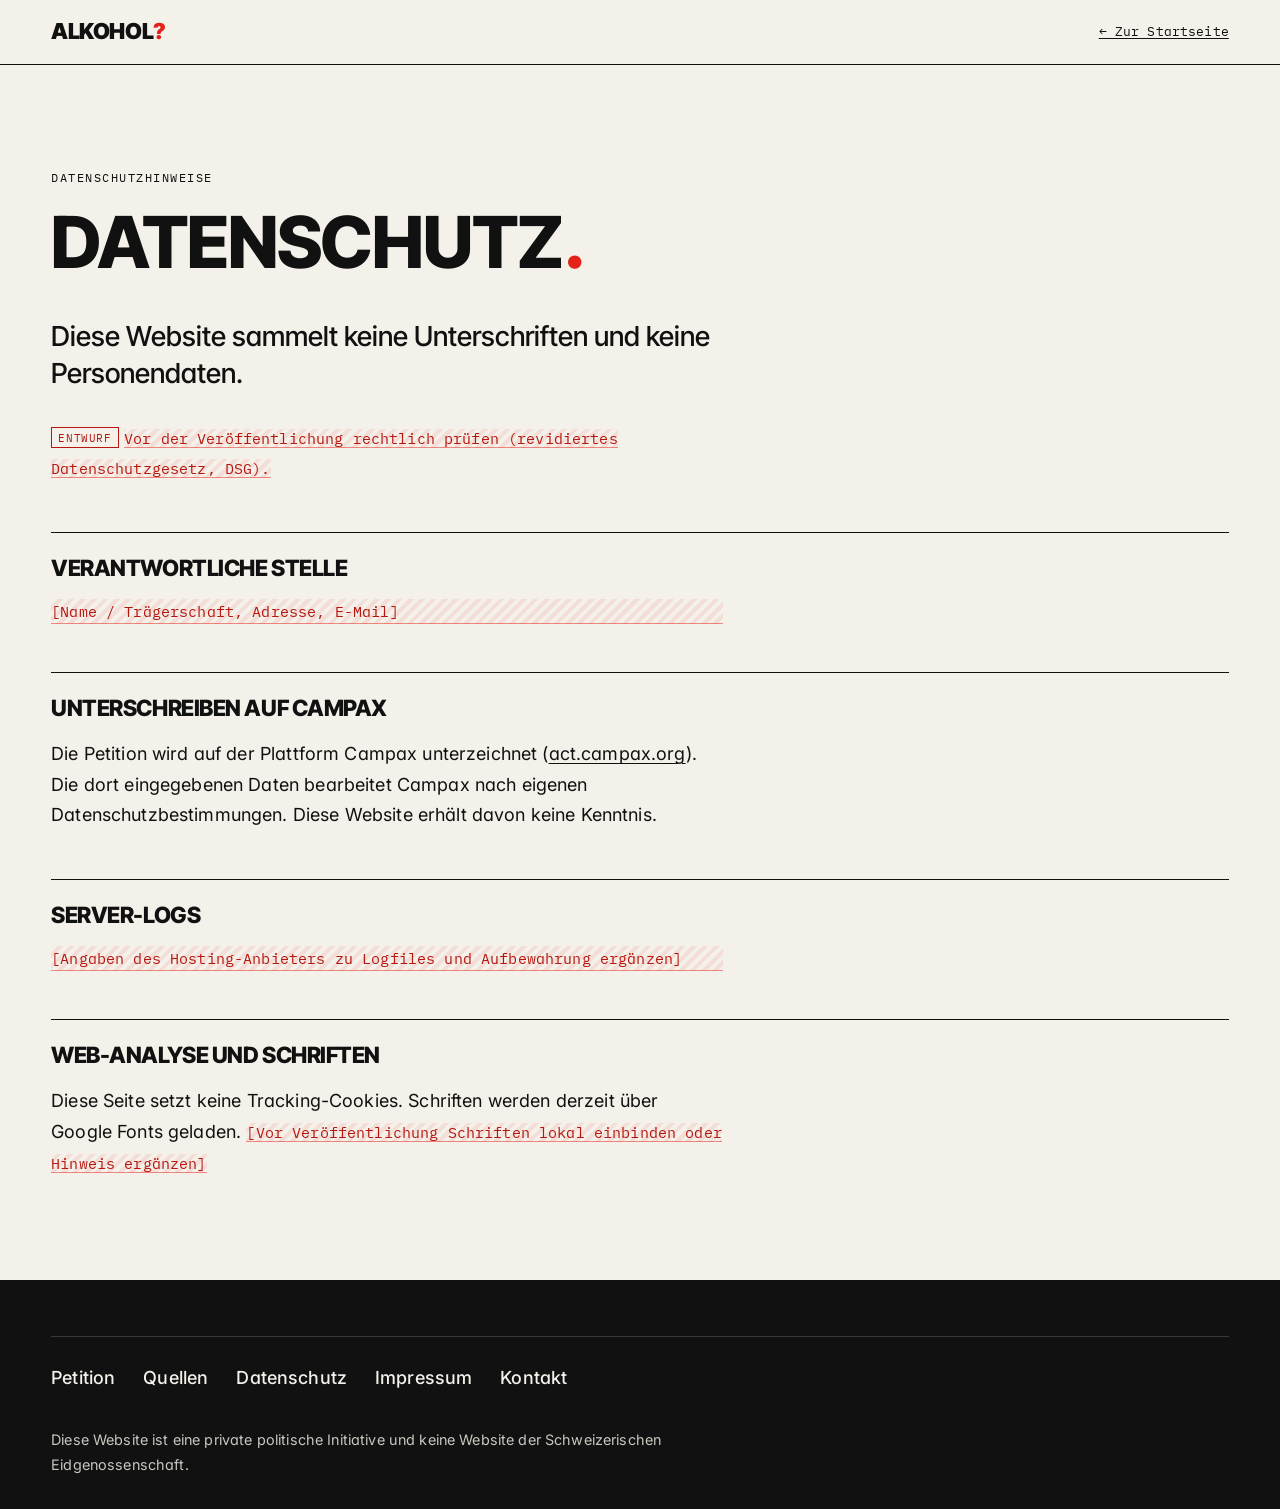
==== commit a87be3b9: "Link official Campax petition, loosen tracking and leading - Signing now happens only on Campax; loc" ====
--- a/datenschutz.html
+++ b/datenschutz.html
@@ -23,18 +23,14 @@
 
 <p class="eyebrow">Datenschutzhinweise</p>
 <h1 class="h-xl">Datenschutz<span class="red">.</span></h1>
-<p class="lead">Wir erheben nur die Daten, die für die Unterstützung der Petition nötig sind.</p>
-<p><span class="tag tag--verify">Entwurf</span> <span class="todo">Diese Hinweise sind ein Platzhalter und müssen vor der Veröffentlichung rechtlich geprüft und gemäss revidiertem Datenschutzgesetz (DSG) vervollständigt werden.</span></p>
+<p class="lead">Diese Website sammelt keine Unterschriften und keine Personendaten.</p>
+<p><span class="tag tag--verify">Entwurf</span> <span class="todo">Vor der Veröffentlichung rechtlich prüfen (revidiertes Datenschutzgesetz, DSG).</span></p>
 <h2>Verantwortliche Stelle</h2>
 <p class="todo">[Name / Trägerschaft, Adresse, E-Mail]</p>
-<h2>Welche Daten</h2>
-<ul class="dash"><li>Vorname, Nachname, PLZ, Ort – zur Übergabe der Unterstützungsliste an die Behörde.</li><li>E-Mail-Adresse (freiwillig) – ausschliesslich für eine Bestätigung.</li></ul>
-<h2>Zweck und Weitergabe</h2>
-<p>Die Angaben werden ausschliesslich für die Einreichung der Petition verwendet. <span class="todo">[Empfänger, Speicherort, Auftragsbearbeiter, allfällige Übermittlung ins Ausland angeben]</span></p>
-<h2>Aufbewahrung</h2>
-<p class="todo">[Löschfrist nach Einreichung angeben]</p>
-<h2>Ihre Rechte</h2>
-<p>Sie können Auskunft über Ihre Daten verlangen sowie deren Berichtigung oder Löschung beantragen. <span class="todo">[Kontaktweg angeben]</span></p>
+<h2>Unterschreiben auf Campax</h2>
+<p>Die Petition wird auf der Plattform Campax unterzeichnet (<a href="https://act.campax.org/petitions/alkohol-ist-kein-gewohnliches-konsumgut-strengere-regeln-fur-die-schweiz" rel="noopener">act.campax.org</a>). Die dort eingegebenen Daten bearbeitet Campax nach eigenen Datenschutzbestimmungen. Diese Website erhält davon keine Kenntnis.</p>
+<h2>Server-Logs</h2>
+<p class="todo">[Angaben des Hosting-Anbieters zu Logfiles und Aufbewahrung ergänzen]</p>
 <h2>Web-Analyse und Schriften</h2>
 <p>Diese Seite setzt keine Tracking-Cookies. Schriften werden derzeit über Google Fonts geladen. <span class="todo">[Vor Veröffentlichung Schriften lokal einbinden oder Hinweis ergänzen]</span></p>
 </main>
--- a/assets/css/style.css
+++ b/assets/css/style.css
@@ -39,7 +39,8 @@
   color: var(--ink);
   font-family: var(--f-body);
   font-size: clamp(1rem, .95rem + .25vw, 1.125rem);
-  line-height: 1.55;
+  line-height: 1.7;
+  letter-spacing: .008em;
   font-feature-settings: "ss01", "cv11", "tnum" 0;
   -webkit-font-smoothing: antialiased;
   overflow-x: hidden;
@@ -153,21 +154,21 @@
   font-family: var(--f-display);
   font-weight: 800;
   text-transform: uppercase;
-  letter-spacing: -.035em;
-  line-height: .92;
+  letter-spacing: -.018em;
+  line-height: 1;
   text-wrap: balance;
 }
-.h-mega { font-size: clamp(3.4rem, 13vw, 15rem); letter-spacing: -.05em; line-height: .85; }
-.h-xxl  { font-size: clamp(2.9rem, 9vw, 10rem); letter-spacing: -.045em; line-height: .88; }
+.h-mega { font-size: clamp(3.4rem, 13vw, 15rem); letter-spacing: -.025em; line-height: .95; }
+.h-xxl  { font-size: clamp(2.9rem, 9vw, 10rem); letter-spacing: -.022em; line-height: .98; }
 .h-xl   { font-size: clamp(2.2rem, 5.6vw, 6.25rem); }
-.h-lg   { font-size: clamp(2rem, 4.4vw, 4.75rem); line-height: .96; }
+.h-lg   { font-size: clamp(2rem, 4.4vw, 4.75rem); line-height: 1; }
 
 .lead {
   font-family: var(--f-display);
   font-size: clamp(1.25rem, 1rem + .9vw, 1.75rem);
-  line-height: 1.25;
+  line-height: 1.35;
   font-weight: 500;
-  letter-spacing: -.01em;
+  letter-spacing: 0;
   margin-bottom: 1.1em;
 }
 
@@ -179,7 +180,7 @@
   display: inline-block;
   font-family: var(--f-mono);
   font-size: .6875rem;
-  line-height: 1;
+  line-height: 1.1;
   letter-spacing: .06em;
   text-transform: uppercase;
   padding: 4px 6px 3px;
@@ -210,7 +211,7 @@
   font-family: var(--f-display);
   font-weight: 600;
   font-size: 1rem;
-  letter-spacing: -.005em;
+  letter-spacing: 0;
   text-decoration: none;
   border: 1.5px solid var(--ink);
   transition: background .2s var(--ease), color .2s var(--ease), border-color .2s var(--ease);
@@ -258,7 +259,7 @@
   font-family: var(--f-display);
   font-weight: 900;
   font-size: 1.375rem;
-  letter-spacing: -.04em;
+  letter-spacing: -.02em;
   text-decoration: none;
   margin-right: auto;
 }
@@ -321,7 +322,7 @@
   font-weight: 800;
   font-size: clamp(1.75rem, 8vw, 2.5rem);
   text-transform: uppercase;
-  letter-spacing: -.035em;
+  letter-spacing: -.018em;
   text-decoration: none;
 }
 .mobile-menu a span { font-family: var(--f-mono); font-size: .75rem; font-weight: 400; color: var(--red-text); letter-spacing: 0; }
@@ -347,17 +348,18 @@
   font-family: var(--f-display);
   font-weight: 900;
   text-transform: uppercase;
-  font-size: clamp(3.1rem, 13.8vw, 14.5rem);
-  line-height: .82;
-  letter-spacing: -.055em;
+  font-size: clamp(2.9rem, 12.8vw, 13.5rem);
+  line-height: .92;
+  letter-spacing: -.028em;
   margin-left: -.04em;
   margin-bottom: clamp(32px, 5vw, 72px);
 }
-.hero__title .line { display: block; overflow: hidden; padding: .14em 0 .04em; margin-top: -.14em; }
+.hero__title .line { display: block; overflow: hidden; padding: .1em 0 .02em; }
+.hero__title .line + .line { margin-top: -.06em; }
 .hero__title .line > span { display: inline-block; }
 
 .hero__lede { max-width: 36rem; }
-.hero__lede p { font-family: var(--f-display); font-size: clamp(1.2rem, 1rem + .8vw, 1.6rem); line-height: 1.28; letter-spacing: -.012em; }
+.hero__lede p { font-family: var(--f-display); font-size: clamp(1.2rem, 1rem + .8vw, 1.6rem); line-height: 1.38; letter-spacing: 0; }
 .hero__lede p:first-child { color: var(--grey-text); }
 .hero__lede strong { font-weight: 600; }
 .hero__ctas { display: flex; flex-wrap: wrap; gap: 12px; margin-top: 32px; }
@@ -376,12 +378,12 @@
   font-weight: 800;
   color: var(--red);
   font-size: clamp(2.3rem, 5.2vw, 5.4rem);
-  line-height: .9;
-  letter-spacing: -.045em;
+  line-height: 1;
+  letter-spacing: -.022em;
   font-variant-numeric: tabular-nums;
   white-space: nowrap;
 }
-.hero__figure figcaption { margin-top: 14px; max-width: 26rem; font-size: .9375rem; line-height: 1.4; }
+.hero__figure figcaption { margin-top: 14px; max-width: 26rem; font-size: .9375rem; line-height: 1.5; }
 .verify {
   display: block;
   margin-top: 8px;
@@ -415,8 +417,8 @@
   font-family: var(--f-display);
   font-weight: 700;
   font-size: clamp(1.4rem, 1.1rem + 1.2vw, 2.1rem);
-  line-height: 1.15;
-  letter-spacing: -.02em;
+  line-height: 1.25;
+  letter-spacing: -.01em;
   padding-left: 18px;
   border-left: 3px solid var(--red);
 }
@@ -440,9 +442,9 @@
   font-weight: 800;
   text-transform: uppercase;
   font-size: clamp(1.55rem, 6.6vw, 7.5rem);
-  line-height: .9;
+  line-height: 1;
   hyphens: manual;
-  letter-spacing: -.045em;
+  letter-spacing: -.022em;
   text-wrap: balance;
 }
 @media (min-width: 900px) {
@@ -462,7 +464,7 @@
   letter-spacing: .1em;
   font-size: .75rem;
   padding: 10px 12px;
-  line-height: 1.35;
+  line-height: 1.45;
   transform: rotate(-3deg);
   margin-bottom: 40px;
 }
@@ -484,15 +486,15 @@
   font-family: var(--f-display);
   font-weight: 800;
   font-size: clamp(3rem, 7vw, 7.25rem);
-  line-height: .88;
-  letter-spacing: -.05em;
+  line-height: .98;
+  letter-spacing: -.025em;
   font-variant-numeric: tabular-nums;
   margin-bottom: 22px;
   overflow-wrap: anywhere;
 }
 .stat:first-child .stat__num { color: var(--red); }
-.stat__num small { font-size: .38em; letter-spacing: -.02em; font-weight: 700; white-space: nowrap; }
-.stat__label { font-family: var(--f-display); font-size: 1.25rem; font-weight: 700; letter-spacing: -.015em; line-height: 1.15; margin-bottom: 8px; }
+.stat__num small { font-size: .38em; letter-spacing: -.01em; font-weight: 700; white-space: nowrap; }
+.stat__label { font-family: var(--f-display); font-size: 1.25rem; font-weight: 700; letter-spacing: -.007em; line-height: 1.25; margin-bottom: 8px; }
 .stat__desc { font-size: .9375rem; color: var(--grey-text); margin-bottom: 20px; max-width: 30rem; }
 .stat .srclink { margin-top: auto; padding-top: 16px; align-self: flex-start; }
 
@@ -527,8 +529,8 @@
   font-family: var(--f-display);
   font-weight: 800;
   font-size: clamp(1.75rem, 3vw, 2.75rem);
-  line-height: 1;
-  letter-spacing: -.035em;
+  line-height: 1.1;
+  letter-spacing: -.018em;
   text-transform: uppercase;
 }
 .context__body p { max-width: 38rem; }
@@ -571,8 +573,8 @@
   font-family: var(--f-display);
   font-weight: 900;
   font-size: clamp(3.5rem, 9vw, 9rem);
-  line-height: .8;
-  letter-spacing: -.06em;
+  line-height: .9;
+  letter-spacing: -.03em;
   color: var(--ink);
   margin-bottom: 14px;
   font-variant-numeric: tabular-nums;
@@ -583,8 +585,8 @@
   font-weight: 800;
   text-transform: uppercase;
   font-size: clamp(1.35rem, 2.3vw, 2.25rem);
-  line-height: 1;
-  letter-spacing: -.025em;
+  line-height: 1.1;
+  letter-spacing: -.013em;
   margin-bottom: 14px;
   text-wrap: balance;
   max-width: 24ch;
@@ -604,7 +606,7 @@
   min-height: 44px;
   border-bottom: 1px solid var(--ink);
 }
-.more::after { content: "+"; font-size: 1.1rem; line-height: 1; transition: transform .3s var(--ease); }
+.more::after { content: "+"; font-size: 1.1rem; line-height: 1.1; transition: transform .3s var(--ease); }
 .more[aria-expanded="true"]::after { transform: rotate(45deg); }
 .more:hover { color: var(--red-text); border-color: var(--red); }
 .more__panel > div { padding-top: 14px; max-width: 38rem; color: var(--grey-text); font-size: .9375rem; }
@@ -628,7 +630,7 @@
   font-family: var(--f-display);
   font-weight: 700;
   font-size: clamp(1.15rem, 2vw, 1.75rem);
-  letter-spacing: -.02em;
+  letter-spacing: -.01em;
 }
 .rule-x { flex: none; width: 64px; height: 3px; background: var(--red); transform-origin: left; }
 
@@ -642,9 +644,9 @@
   font-family: var(--f-display);
   font-weight: 900;
   color: var(--red);
-  font-size: clamp(6.5rem, 31vw, 30rem);
-  line-height: .78;
-  letter-spacing: -.07em;
+  font-size: clamp(5.5rem, 26vw, 26rem);
+  line-height: .88;
+  letter-spacing: -.035em;
   margin-left: -.05em;
   margin-bottom: clamp(24px, 4vw, 56px);
   font-variant-numeric: tabular-nums;
@@ -694,8 +696,8 @@
   font-weight: 800;
   text-transform: uppercase;
   font-size: clamp(2.4rem, 5vw, 4.5rem);
-  letter-spacing: -.04em;
-  line-height: .9;
+  letter-spacing: -.02em;
+  line-height: 1;
   margin-bottom: 14px;
 }
 .cantons__status { margin-bottom: 20px; }
@@ -740,7 +742,7 @@
   font-family: var(--f-display);
   font-weight: 700;
   text-transform: uppercase;
-  letter-spacing: -.01em;
+  letter-spacing: 0;
   text-align: left;
   border-right: 1px solid var(--ink);
 }
@@ -752,7 +754,7 @@
 .country__code { color: var(--red-text); letter-spacing: .1em; }
 .country h3 {
   font-family: var(--f-display); font-weight: 800; text-transform: uppercase;
-  font-size: clamp(2.2rem, 4.2vw, 3.6rem); letter-spacing: -.04em; line-height: .9; margin: 6px 0 8px;
+  font-size: clamp(2.2rem, 4.2vw, 3.6rem); letter-spacing: -.02em; line-height: 1; margin: 6px 0 8px;
 }
 .country__model { color: var(--grey-text); font-size: .95rem; }
 .country dl > div { display: grid; gap: 4px; padding: 14px 0; border-top: 1px solid var(--grey); }
@@ -807,8 +809,8 @@
   font-family: var(--f-display);
   font-weight: 700;
   font-size: clamp(1.25rem, 2.6vw, 2.4rem);
-  letter-spacing: -.03em;
-  line-height: 1.05;
+  letter-spacing: -.015em;
+  line-height: 1.15;
 }
 .acc button:hover .acc__q { color: var(--red-text); }
 .acc__icon { position: relative; width: 22px; height: 22px; justify-self: end; }
@@ -854,15 +856,15 @@
   font-family: var(--f-display);
   font-size: clamp(1.3rem, 1rem + 1.2vw, 2rem);
   font-weight: 500;
-  letter-spacing: -.015em;
-  line-height: 1.2;
+  letter-spacing: -.007em;
+  line-height: 1.3;
   margin-bottom: clamp(40px, 5vw, 72px);
   max-width: 30ch;
 }
 .np__list { display: grid; gap: 0; border-top: 1px solid var(--ink); }
 .np__list li { display: grid; grid-template-columns: 2.4rem 1fr; gap: 12px; padding: 22px 0; border-bottom: 1px solid var(--ink); }
 .np__list span { color: var(--red-text); padding-top: .35em; }
-.np__list p { font-family: var(--f-display); font-weight: 600; font-size: clamp(1.15rem, 1.6vw, 1.5rem); line-height: 1.2; letter-spacing: -.015em; }
+.np__list p { font-family: var(--f-display); font-weight: 600; font-size: clamp(1.15rem, 1.6vw, 1.5rem); line-height: 1.3; letter-spacing: -.007em; }
 @media (min-width: 900px) {
   .notprohib .h-mega { grid-column: 2 / -1; }
   .np__lede { grid-column: 2 / span 6; }
@@ -888,11 +890,11 @@
 .doc__to { font-weight: 600; font-size: .9375rem; }
 .doc__title {
   font-family: var(--f-display); font-weight: 800; text-transform: uppercase;
-  font-size: clamp(1.5rem, 2.6vw, 2.4rem); letter-spacing: -.03em; line-height: 1; margin-bottom: 28px; max-width: 26ch;
+  font-size: clamp(1.5rem, 2.6vw, 2.4rem); letter-spacing: -.015em; line-height: 1.1; margin-bottom: 28px; max-width: 26ch;
 }
 .doc__body {
   font-family: Georgia, "Times New Roman", serif; /* document voice, contrasts with UI */
-  font-size: 1.0625rem; line-height: 1.65;
+  font-size: 1.0625rem; line-height: 1.75;
   max-width: 44rem;
   position: relative;
 }
@@ -904,13 +906,14 @@
 .doc__list { list-style: decimal; padding-left: 1.6em; margin: 1em 0; }
 .doc__list li { margin-top: .5em; padding-left: .3em; }
 .doc__list li::marker { font-family: var(--f-mono); font-size: .85em; color: var(--red-text); }
+.doc__note { font-family: var(--f-body); font-size: .875rem; color: var(--grey-text); border-top: 1px solid var(--grey); padding-top: 12px; }
 .doc__actions { display: flex; flex-wrap: wrap; gap: 12px; margin-top: 32px; padding-top: 24px; border-top: 1px solid var(--ink); }
 
 .pt__aside { margin-top: 32px; }
 .pt__aside > .small { padding-left: 14px; border-left: 3px solid var(--red); margin-bottom: 24px; }
 .acc--light { border-top: 1px solid var(--ink); }
 .acc--light button { grid-template-columns: 1fr 28px; }
-.acc--light .acc__q { font-size: 1.125rem; letter-spacing: -.01em; }
+.acc--light .acc__q { font-size: 1.125rem; letter-spacing: 0; }
 .acc--light .acc__panel > div { padding-bottom: 24px; font-size: .9375rem; }
 .acc--light .dash li { margin-top: 10px; }
 @media (min-width: 900px) {
@@ -972,68 +975,29 @@
 .checklist a::after { content: "→"; margin-left: auto; transition: transform .2s var(--ease); }
 .checklist a:hover::after { transform: translateX(4px); }
 
-.counter {
-  font-family: var(--f-display); font-weight: 700; font-size: 1.25rem; letter-spacing: -.02em;
-  display: flex; flex-wrap: wrap; align-items: baseline; gap: 6px 12px;
-  padding-bottom: 20px; margin-bottom: 28px; border-bottom: 1px solid var(--ink);
-}
-.counter__num { font-size: clamp(2.4rem, 4vw, 3.5rem); font-weight: 800; letter-spacing: -.045em; color: var(--grey); }
-.dev-flag {
-  font-family: var(--f-mono); font-size: .66rem; font-weight: 400; letter-spacing: .08em; text-transform: uppercase;
-  color: #fff; background: var(--red-text); padding: 4px 7px;
-}
-
-.form fieldset { border: 0; margin: 0; padding: 0; display: grid; grid-template-columns: 1fr 1fr; gap: 20px var(--gap); }
-.field { display: flex; flex-direction: column; gap: 6px; grid-column: span 2; }
-@media (min-width: 560px) {
-  .field { grid-column: span 1; }
-  .form fieldset { grid-template-columns: 7rem 1fr 1fr; }
-  .field--first { grid-column: 1 / span 2; }
-  .field--last { grid-column: 3; }
-  .field--short { grid-column: 1; }
-  .field--grow { grid-column: 2 / span 2; }
-  .field--full { grid-column: 1 / -1; }
-}
-.field--full { grid-column: 1 / -1; }
-.field label { font-family: var(--f-mono); font-size: .75rem; text-transform: uppercase; letter-spacing: .08em; }
-.optional { color: var(--grey-text); text-transform: none; letter-spacing: 0; margin-left: 6px; }
-.field input[type="text"], .field input[type="email"] {
-  font: inherit; font-size: 1.0625rem;
-  min-height: 50px; padding: 10px 2px;
-  background: transparent; color: var(--ink);
-  border: 0; border-bottom: 1.5px solid var(--ink); border-radius: 0;
-}
-.field input:focus { outline: none; border-bottom: 3px solid var(--red); padding-bottom: 8.5px; }
-.field input:focus-visible { outline: none; }
-.field input[aria-invalid="true"] { border-bottom-color: var(--red); background: rgba(227,34,25,.05); }
-.hint { font-size: .8rem; color: var(--grey-text); }
-.check { flex-direction: row; align-items: flex-start; gap: 12px; padding-top: 6px; }
-.check input {
-  appearance: none; -webkit-appearance: none; flex: none;
-  width: 24px; height: 24px; margin: 0; border: 1.5px solid var(--ink); background: transparent; display: grid; place-content: center; cursor: pointer;
-}
-.check input::before { content: ""; width: 12px; height: 12px; background: var(--red); transform: scale(0); transition: transform .15s var(--ease); }
-.check input:checked::before { transform: scale(1); }
-.check input:focus-visible { outline: 3px solid var(--red); outline-offset: 3px; }
-.check input[aria-invalid="true"] { border-color: var(--red); }
-.check label { font-family: var(--f-body); font-size: 1rem; text-transform: none; letter-spacing: 0; padding-top: 1px; }
-.form__error { color: var(--red-text); font-weight: 600; min-height: 1.5em; margin-top: 16px; }
-.form__error:empty { min-height: 0; margin: 0; }
-.form__foot { display: flex; flex-wrap: wrap; align-items: center; gap: 20px; margin-top: 20px; }
-.form__status { margin-top: 16px; color: var(--grey-text); }
-.form__status:empty { display: none; }
+.support__kicker { text-transform: uppercase; letter-spacing: .1em; font-size: .72rem; color: var(--grey-text); margin-bottom: 12px; }
+.support__lead {
+  font-family: var(--f-display); font-weight: 500;
+  font-size: clamp(1.2rem, 1rem + .7vw, 1.5rem); line-height: 1.35; letter-spacing: 0;
+  margin-bottom: 28px; max-width: 32rem;
+}
+.btn--xl { min-height: 64px; padding: 18px 28px; font-size: clamp(1.1rem, 1rem + .5vw, 1.375rem); width: 100%; justify-content: space-between; }
+@media (min-width: 560px) { .btn--xl { width: auto; gap: 2.5em; } }
+.support__meta { margin-top: 32px; }
+.support__meta dd a { color: var(--red-text); }
+.support__fine { margin-top: 20px; color: var(--grey-text); max-width: 32rem; }
 
 @media (min-width: 900px) {
   .support .section__head { grid-column: 2 / span 9; }
   .checklist { grid-column: 2 / span 4; }
-  .support__form { grid-column: 7 / span 6; }
+  .support__cta { grid-column: 7 / span 6; }
 }
 
 /* ---------- Footer ---------- */
 
 .footer { background: var(--ink); color: var(--paper); padding: 56px 0 32px; }
 .footer__mark {
-  font-family: var(--f-display); font-weight: 900; letter-spacing: -.06em; line-height: .8;
+  font-family: var(--f-display); font-weight: 900; letter-spacing: -.03em; line-height: .9;
   font-size: clamp(4rem, 18vw, 17rem); margin-left: -.04em; margin-bottom: 40px;
 }
 .footer ul { display: flex; flex-wrap: wrap; gap: 6px 28px; border-top: 1px solid #3A3A38; padding-top: 20px; margin-bottom: 28px; }
@@ -1063,7 +1027,7 @@
 /* ---------- Print ---------- */
 
 @media print {
-  .nav, .hero__scroll, .support form, .footer nav { display: none !important; }
+  .nav, .hero__scroll, .footer nav { display: none !important; }
   .dark { background: #fff; color: #000; }
   .doc__body.is-collapsed { max-height: none; }
   .doc__body.is-collapsed::after { display: none; }
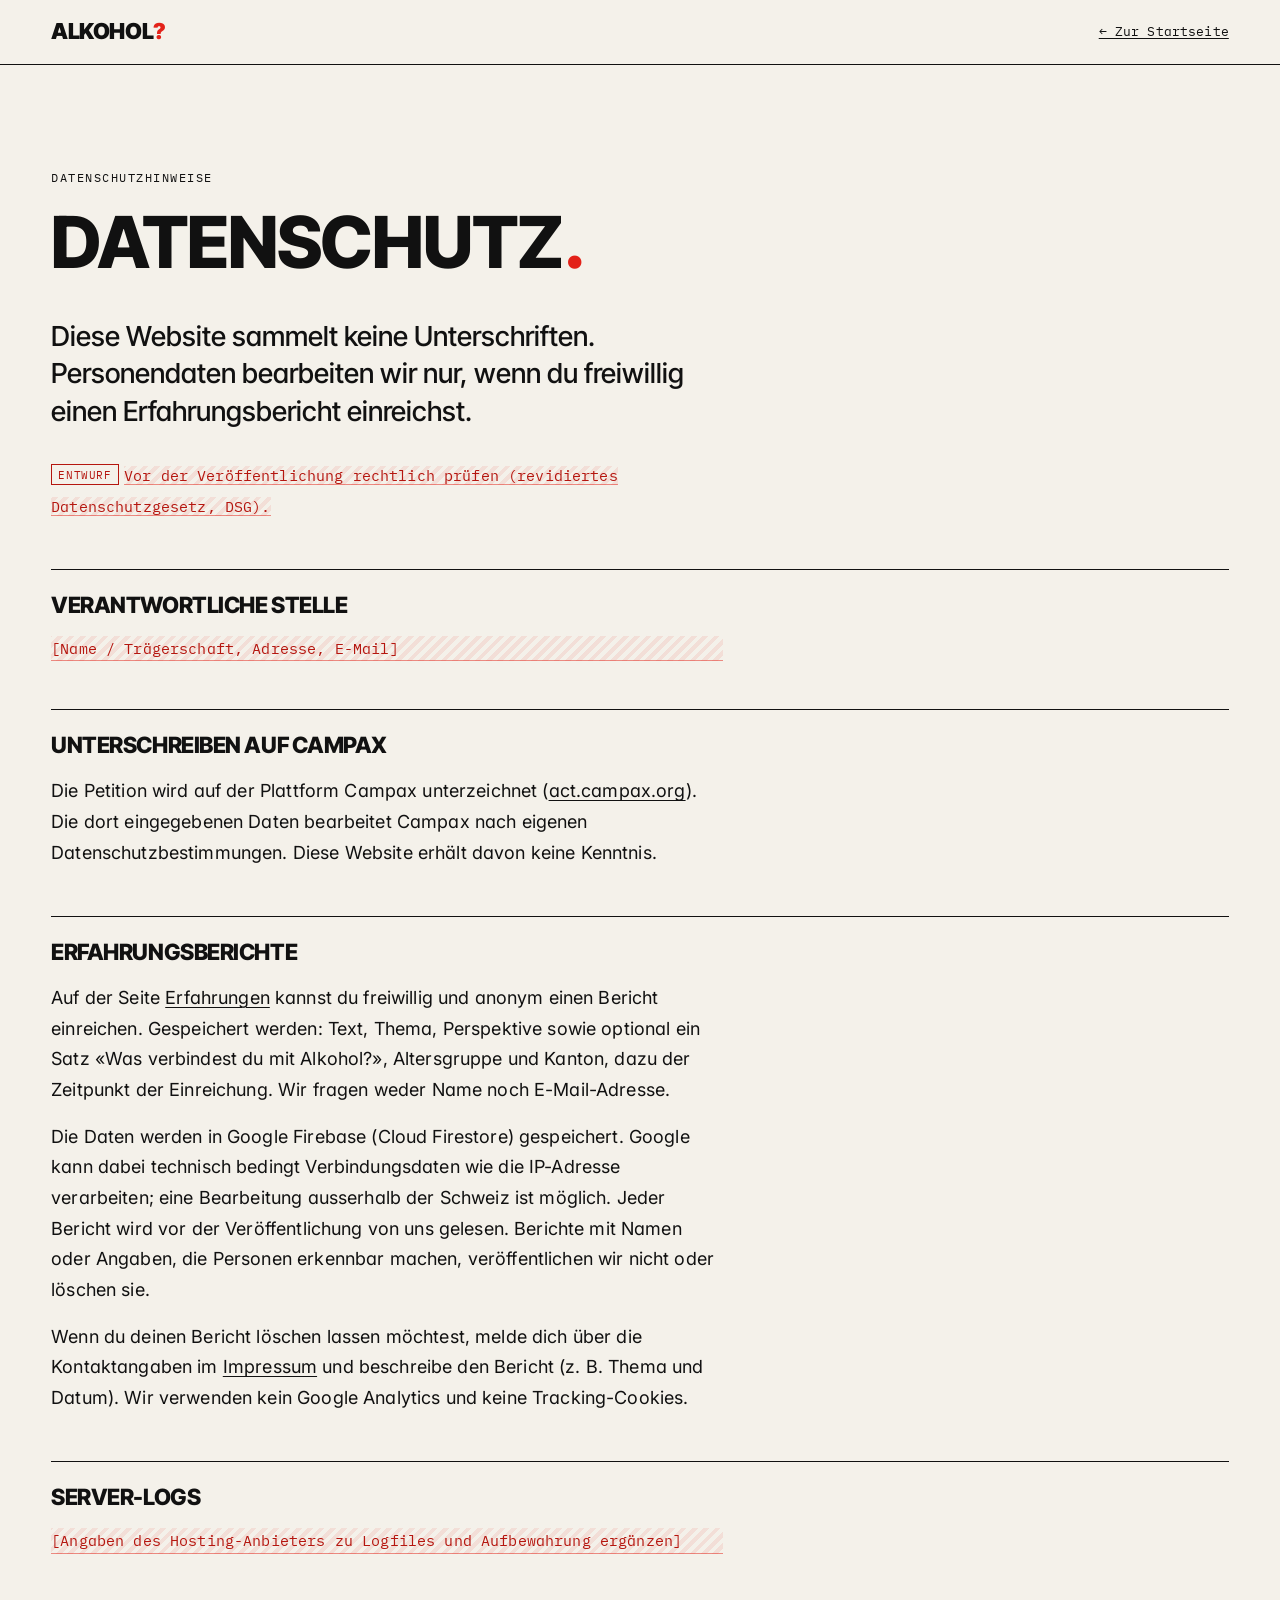
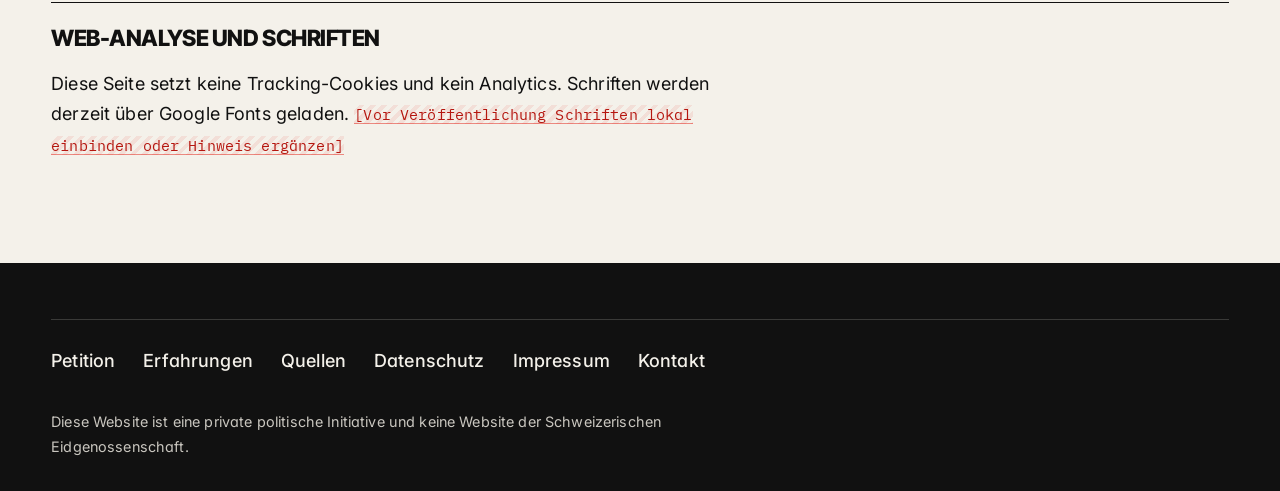
==== commit f51f05fa: "Add moderated experience reports (Firestore), rules and deploy workflow - New page erfahrungen.html:" ====
--- a/datenschutz.html
+++ b/datenschutz.html
@@ -23,19 +23,23 @@
 
 <p class="eyebrow">Datenschutzhinweise</p>
 <h1 class="h-xl">Datenschutz<span class="red">.</span></h1>
-<p class="lead">Diese Website sammelt keine Unterschriften und keine Personendaten.</p>
+<p class="lead">Diese Website sammelt keine Unterschriften. Personendaten bearbeiten wir nur, wenn du freiwillig einen Erfahrungsbericht einreichst.</p>
 <p><span class="tag tag--verify">Entwurf</span> <span class="todo">Vor der Veröffentlichung rechtlich prüfen (revidiertes Datenschutzgesetz, DSG).</span></p>
 <h2>Verantwortliche Stelle</h2>
 <p class="todo">[Name / Trägerschaft, Adresse, E-Mail]</p>
 <h2>Unterschreiben auf Campax</h2>
 <p>Die Petition wird auf der Plattform Campax unterzeichnet (<a href="https://act.campax.org/petitions/alkohol-ist-kein-gewohnliches-konsumgut-strengere-regeln-fur-die-schweiz" rel="noopener">act.campax.org</a>). Die dort eingegebenen Daten bearbeitet Campax nach eigenen Datenschutzbestimmungen. Diese Website erhält davon keine Kenntnis.</p>
+<h2 id="erfahrungen">Erfahrungsberichte</h2>
+<p>Auf der Seite <a href="erfahrungen.html">Erfahrungen</a> kannst du freiwillig und anonym einen Bericht einreichen. Gespeichert werden: Text, Thema, Perspektive sowie optional ein Satz «Was verbindest du mit Alkohol?», Altersgruppe und Kanton, dazu der Zeitpunkt der Einreichung. Wir fragen weder Name noch E-Mail-Adresse.</p>
+<p>Die Daten werden in Google Firebase (Cloud Firestore) gespeichert. Google kann dabei technisch bedingt Verbindungsdaten wie die IP-Adresse verarbeiten; eine Bearbeitung ausserhalb der Schweiz ist möglich. Jeder Bericht wird vor der Veröffentlichung von uns gelesen. Berichte mit Namen oder Angaben, die Personen erkennbar machen, veröffentlichen wir nicht oder löschen sie.</p>
+<p>Wenn du deinen Bericht löschen lassen möchtest, melde dich über die Kontaktangaben im <a href="impressum.html#kontakt">Impressum</a> und beschreibe den Bericht (z. B. Thema und Datum). Wir verwenden kein Google Analytics und keine Tracking-Cookies.</p>
 <h2>Server-Logs</h2>
 <p class="todo">[Angaben des Hosting-Anbieters zu Logfiles und Aufbewahrung ergänzen]</p>
 <h2>Web-Analyse und Schriften</h2>
-<p>Diese Seite setzt keine Tracking-Cookies. Schriften werden derzeit über Google Fonts geladen. <span class="todo">[Vor Veröffentlichung Schriften lokal einbinden oder Hinweis ergänzen]</span></p>
+<p>Diese Seite setzt keine Tracking-Cookies und kein Analytics. Schriften werden derzeit über Google Fonts geladen. <span class="todo">[Vor Veröffentlichung Schriften lokal einbinden oder Hinweis ergänzen]</span></p>
 </main>
 <footer class="footer"><div class="wrap">
-<nav aria-label="Fussnavigation"><ul><li><a href="index.html#petitionstext">Petition</a></li><li><a href="index.html#quellen">Quellen</a></li><li><a href="datenschutz.html">Datenschutz</a></li><li><a href="impressum.html">Impressum</a></li><li><a href="impressum.html#kontakt">Kontakt</a></li></ul></nav>
+<nav aria-label="Fussnavigation"><ul><li><a href="index.html#petitionstext">Petition</a></li><li><a href="erfahrungen.html">Erfahrungen</a></li><li><a href="index.html#quellen">Quellen</a></li><li><a href="datenschutz.html">Datenschutz</a></li><li><a href="impressum.html">Impressum</a></li><li><a href="impressum.html#kontakt">Kontakt</a></li></ul></nav>
 <p class="footer__disc">Diese Website ist eine private politische Initiative und keine Website der Schweizerischen Eidgenossenschaft.</p>
 </div></footer>
 </body></html>
--- a/assets/css/style.css
+++ b/assets/css/style.css
@@ -158,7 +158,7 @@
   line-height: 1;
   text-wrap: balance;
 }
-.h-mega { font-size: clamp(3.4rem, 13vw, 15rem); letter-spacing: -.025em; line-height: .95; }
+.h-mega { font-size: clamp(2.6rem, 11.2vw, 13rem); letter-spacing: -.025em; line-height: .95; }
 .h-xxl  { font-size: clamp(2.9rem, 9vw, 10rem); letter-spacing: -.022em; line-height: .98; }
 .h-xl   { font-size: clamp(2.2rem, 5.6vw, 6.25rem); }
 .h-lg   { font-size: clamp(2rem, 4.4vw, 4.75rem); line-height: 1; }
@@ -1006,6 +1006,192 @@
 .footer__disc { max-width: 40rem; color: #C9C6BF; font-size: .9rem; }
 .footer__meta { margin-top: 20px; color: #8F8F8A; font-size: .72rem; }
 
+
+/* ---------- Inline citations ---------- */
+.cite { color: inherit; text-decoration: underline; text-decoration-color: var(--red); text-decoration-thickness: 1.5px; text-underline-offset: .2em; }
+.cite::after { content: " ↗"; font-size: .8em; color: var(--red-text); }
+.dark .cite::after { color: #FF8C85; }
+.cite:hover { color: var(--red-text); }
+.dark .cite:hover { color: #FF8C85; }
+
+/* ---------- Facts grid ---------- */
+.facts-wrap { margin-top: clamp(48px, 6vw, 88px); }
+.facts { display: grid; grid-template-columns: 1fr; border-top: 1px solid var(--ink); }
+.fact { padding: 22px 0 24px; border-bottom: 1px solid var(--grey); display: flex; flex-direction: column; gap: 8px; }
+.fact__num { font-family: var(--f-display); font-weight: 800; font-size: clamp(2rem, 3.2vw, 3rem); line-height: 1; letter-spacing: -.02em; font-variant-numeric: tabular-nums; }
+.fact__txt { font-size: .975rem; line-height: 1.5; }
+.fact__src { margin-top: auto; padding-top: 6px; color: var(--grey-text); font-size: .75rem; }
+.fact__src a { color: var(--red-text); }
+@media (min-width: 640px) { .facts { grid-template-columns: repeat(2, 1fr); column-gap: var(--gap); } }
+@media (min-width: 1100px) {
+  .facts { grid-template-columns: repeat(4, 1fr); column-gap: 0; }
+  .fact { padding-right: var(--gap); padding-left: var(--gap); border-right: 1px solid var(--grey); }
+  .fact:nth-child(4n+1) { padding-left: 0; }
+  .fact:nth-child(4n) { border-right: 0; padding-right: 0; }
+}
+.trend__bars { max-width: 360px; }
+.trend__bars b { position: absolute; top: -26px; left: 0; font-family: var(--f-display); font-size: .95rem; }
+
+/* ---------- Timeline ---------- */
+.timeline { border-top: 1px solid var(--ink); margin-bottom: clamp(56px, 7vw, 96px); }
+.timeline li { display: grid; grid-template-columns: 5.5rem 1fr; gap: 16px; padding: 20px 0; border-bottom: 1px solid var(--grey); }
+.tl__year { font-family: var(--f-display); font-weight: 800; font-size: clamp(1.6rem, 2.6vw, 2.4rem); line-height: 1; color: var(--red); letter-spacing: -.02em; }
+.tl__who { text-transform: uppercase; letter-spacing: .1em; font-size: .72rem; color: var(--grey-text); margin-bottom: 4px; }
+.tl__what { font-family: var(--f-display); font-weight: 600; font-size: clamp(1.05rem, 1.4vw, 1.3rem); line-height: 1.3; max-width: 46rem; }
+.tl__src { margin-top: 6px; font-size: .75rem; }
+.tl__src a { color: var(--red-text); }
+@media (min-width: 900px) { .timeline li { grid-template-columns: 8rem 1fr; } }
+
+/* ---------- Press ---------- */
+.press { border-top: 1px solid var(--ink); }
+.press li { border-bottom: 1px solid var(--grey); }
+.press a { display: grid; grid-template-columns: 1fr 24px; gap: 4px 16px; padding: 16px 0; text-decoration: none; }
+.press__meta { grid-column: 1; text-transform: uppercase; letter-spacing: .08em; font-size: .7rem; color: var(--grey-text); }
+.press__title { grid-column: 1; font-family: var(--f-display); font-weight: 600; font-size: clamp(1.05rem, 1.5vw, 1.3rem); line-height: 1.3; }
+.press__go { grid-column: 2; grid-row: 1 / span 2; align-self: center; color: var(--red-text); transition: transform .2s var(--ease); }
+.press a:hover .press__title { color: var(--red-text); }
+.press a:hover .press__go { transform: translate(3px, -3px); }
+.press__note { margin-top: 16px; color: var(--grey-text); max-width: 40rem; }
+@media (min-width: 900px) {
+  .press { columns: 2; column-gap: calc(var(--gap) * 2); border-top: 0; }
+  .press li { break-inside: avoid; }
+}
+
+/* ---------- Read more in accordion ---------- */
+.readmore { margin-top: 14px; display: flex; flex-direction: column; gap: 6px; }
+.readmore .srclink, .srclist .srclink, .srclink { white-space: normal; }
+
+/* ---------- Canton categories ---------- */
+.ct--gastro { background: transparent; border: 1.5px dashed var(--red); color: #fff; }
+.ct--no { color: #8F8F8A; }
+.sw--gastro { border: 1.5px dashed var(--red); }
+.state--gastro { border-color: var(--red); border-style: dashed; color: #FF8C85; }
+.state--no { border-color: #6A6A66; color: #C9C6BF; }
+.cantons__rule { font-size: 1rem; line-height: 1.6; color: #E4E1DA; margin-bottom: 14px; max-width: 30rem; min-height: 3.2em; }
+.cantons__src { color: #8F8F8A; font-size: .72rem; }
+.canton-table td:last-child { color: #D8D5CE; }
+
+
+/* ---------- Forms ---------- */
+.form fieldset { border: 0; margin: 0; padding: 0; display: grid; grid-template-columns: 1fr 1fr; gap: 20px var(--gap); }
+.field { display: flex; flex-direction: column; gap: 6px; grid-column: span 2; }
+@media (min-width: 560px) {
+  .field { grid-column: span 1; }
+  .form fieldset { grid-template-columns: 7rem 1fr 1fr; }
+  .field--first { grid-column: 1 / span 2; }
+  .field--last { grid-column: 3; }
+  .field--short { grid-column: 1; }
+  .field--grow { grid-column: 2 / span 2; }
+  .field--full { grid-column: 1 / -1; }
+}
+.field--full { grid-column: 1 / -1; }
+.field label { font-family: var(--f-mono); font-size: .75rem; text-transform: uppercase; letter-spacing: .08em; }
+.optional { color: var(--grey-text); text-transform: none; letter-spacing: 0; margin-left: 6px; }
+.field input[type="text"], .field input[type="email"] {
+  font: inherit; font-size: 1.0625rem;
+  min-height: 50px; padding: 10px 2px;
+  background: transparent; color: var(--ink);
+  border: 0; border-bottom: 1.5px solid var(--ink); border-radius: 0;
+}
+.field input:focus { outline: none; border-bottom: 3px solid var(--red); padding-bottom: 8.5px; }
+.field input:focus-visible { outline: none; }
+.field input[aria-invalid="true"] { border-bottom-color: var(--red); background: rgba(227,34,25,.05); }
+.hint { font-size: .8rem; color: var(--grey-text); }
+.check { flex-direction: row; align-items: flex-start; gap: 12px; padding-top: 6px; }
+.check input {
+  appearance: none; -webkit-appearance: none; flex: none;
+  width: 24px; height: 24px; margin: 0; border: 1.5px solid var(--ink); background: transparent; display: grid; place-content: center; cursor: pointer;
+}
+.check input::before { content: ""; width: 12px; height: 12px; background: var(--red); transform: scale(0); transition: transform .15s var(--ease); }
+.check input:checked::before { transform: scale(1); }
+.check input:focus-visible { outline: 3px solid var(--red); outline-offset: 3px; }
+.check input[aria-invalid="true"] { border-color: var(--red); }
+.check label { font-family: var(--f-body); font-size: 1rem; text-transform: none; letter-spacing: 0; padding-top: 1px; }
+.form__error { color: var(--red-text); font-weight: 600; min-height: 1.5em; margin-top: 16px; }
+.form__error:empty { min-height: 0; margin: 0; }
+.form__foot { display: flex; flex-wrap: wrap; align-items: center; gap: 20px; margin-top: 20px; }
+.form__status { margin-top: 16px; color: var(--grey-text); }
+.form__status:empty { display: none; }
+
+
+/* ---------- Erfahrungen ---------- */
+.ex-hero { padding-bottom: clamp(48px, 6vw, 88px); }
+.ex-intro { max-width: 40rem; }
+.ex-help { margin-top: 32px; border-top: 3px solid var(--red); padding-top: 16px; font-size: .9375rem; }
+.ex-help li { padding: 8px 0; border-bottom: 1px solid var(--grey); }
+@media (min-width: 900px) {
+  .ex-intro { grid-column: 2 / span 6; }
+  .ex-help { grid-column: 9 / span 4; margin-top: 4px; }
+}
+.ex-tabs { display: flex; border: 1.5px solid var(--ink); margin-bottom: 32px; max-width: 560px; }
+.ex-tabs button {
+  flex: 1; min-height: 56px; padding: 12px 16px;
+  font-family: var(--f-display); font-weight: 700; font-size: 1.05rem; text-transform: uppercase; letter-spacing: -.005em;
+}
+.ex-tabs button + button { border-left: 1.5px solid var(--ink); }
+.ex-tabs button[aria-selected="true"] { background: var(--ink); color: var(--paper); }
+.ex-tabs button:hover:not([aria-selected="true"]) { color: var(--red-text); }
+.ex-status { color: var(--grey-text); margin-bottom: 16px; }
+.ex-status:empty { display: none; }
+.ex-empty { border-top: 1px solid var(--ink); padding-top: 28px; max-width: 36rem; }
+.ex-empty .btn { margin-top: 20px; }
+
+.stories { border-top: 1px solid var(--ink); }
+.story { padding: 28px 0 32px; border-bottom: 1px solid var(--grey); }
+.story__meta { text-transform: uppercase; letter-spacing: .08em; font-size: .7rem; color: var(--grey-text); margin-bottom: 12px; }
+.story__quote {
+  font-family: var(--f-display); font-weight: 700; font-size: clamp(1.3rem, 2.2vw, 2rem); line-height: 1.2; letter-spacing: -.015em;
+  margin-bottom: 14px; max-width: 34ch;
+}
+.story__body { max-width: 44rem; font-size: 1.0625rem; line-height: 1.75; white-space: pre-line; }
+.story__cw {
+  font-family: var(--f-mono); font-size: .78rem; text-transform: uppercase; letter-spacing: .06em;
+  color: var(--red-text); border: 1px solid var(--red); padding: 10px 14px; min-height: 44px; margin-bottom: 14px;
+}
+.story__cw[aria-expanded="true"] { color: var(--ink); border-color: var(--ink); }
+@media (min-width: 900px) {
+  .story { display: grid; grid-template-columns: repeat(12, minmax(0, 1fr)); column-gap: var(--gap); }
+  .story__meta { grid-column: 1 / span 3; }
+  .story__quote, .story__body, .story__cw { grid-column: 4 / span 8; }
+  .story__cw { justify-self: start; }
+}
+
+.ex-form-grid { display: grid; gap: 40px; }
+@media (min-width: 1000px) {
+  .ex-form-grid { grid-template-columns: 4fr 7fr; column-gap: calc(var(--gap) * 3); }
+}
+.ex-steps li { display: grid; grid-template-columns: 1.8rem 1fr; gap: 10px; padding: 14px 0; border-top: 1px solid var(--ink); }
+.ex-steps li:last-child { border-bottom: 1px solid var(--ink); }
+.ex-steps span { color: var(--red-text); padding-top: .2em; }
+.ex-note { margin-top: 16px; color: var(--grey-text); }
+.ex-form fieldset { grid-template-columns: 1fr 1fr !important; }
+.ex-form .field { grid-column: span 2; }
+@media (min-width: 560px) { .ex-form .field { grid-column: span 1; } .ex-form .field--full { grid-column: 1 / -1; } }
+.ex-form select, .ex-form textarea {
+  font: inherit; font-size: 1.0625rem; color: var(--ink); background: transparent;
+  border: 0; border-bottom: 1.5px solid var(--ink); border-radius: 0; min-height: 50px; padding: 10px 2px;
+}
+.ex-form select { appearance: none; -webkit-appearance: none; cursor: pointer;
+  background-image: linear-gradient(45deg, transparent 50%, var(--ink) 50%), linear-gradient(135deg, var(--ink) 50%, transparent 50%);
+  background-position: calc(100% - 14px) 52%, calc(100% - 8px) 52%; background-size: 6px 6px; background-repeat: no-repeat; padding-right: 28px; }
+.ex-form textarea { border: 1.5px solid var(--ink); padding: 14px; resize: vertical; min-height: 220px; line-height: 1.6; }
+.ex-form select:focus, .ex-form textarea:focus { outline: 3px solid var(--red); outline-offset: 2px; }
+.ex-form [aria-invalid="true"] { border-color: var(--red); background-color: rgba(227,34,25,.05); }
+.radio-group { border: 0; padding: 0; margin: 0; display: flex; flex-direction: column; gap: 4px; }
+.radio-group legend { font-family: var(--f-mono); font-size: .75rem; text-transform: uppercase; letter-spacing: .08em; margin-bottom: 8px; padding: 0; }
+.radio-group label { display: flex; align-items: center; gap: 12px; min-height: 44px; font-family: var(--f-body); font-size: 1rem; text-transform: none; letter-spacing: 0; cursor: pointer; }
+.radio-group input { appearance: none; -webkit-appearance: none; width: 22px; height: 22px; border: 1.5px solid var(--ink); border-radius: 50%; margin: 0; display: grid; place-content: center; flex: none; cursor: pointer; }
+.radio-group input::before { content: ""; width: 10px; height: 10px; border-radius: 50%; background: var(--red); transform: scale(0); transition: transform .15s var(--ease); }
+.radio-group input:checked::before { transform: scale(1); }
+.radio-group input:focus-visible { outline: 3px solid var(--red); outline-offset: 3px; }
+.req { color: var(--red-text); }
+.counter-chars { align-self: flex-end; }
+.hp { position: absolute; left: -9999px; width: 1px; height: 1px; overflow: hidden; }
+.ex-form .form__status { margin-top: 18px; font-family: var(--f-display); font-weight: 600; font-size: 1.15rem; color: var(--ink); }
+.ex-form .form__status:empty { display: none; }
+.ex-form .btn:disabled { opacity: .6; cursor: progress; }
+.ex-teaser .hero__ctas { margin-top: 28px; }
+
 /* ---------- Motion ---------- */
 
 .js .reveal { opacity: 0; transform: translateY(28px); transition: opacity .9s var(--ease), transform .9s var(--ease); }
@@ -1033,3 +1219,6 @@
   .doc__body.is-collapsed::after { display: none; }
   [hidden] { display: block !important; }
 }
+
+/* nested fieldset must not inherit the form grid */
+.form fieldset.radio-group { display: flex; flex-direction: column; gap: 4px; }
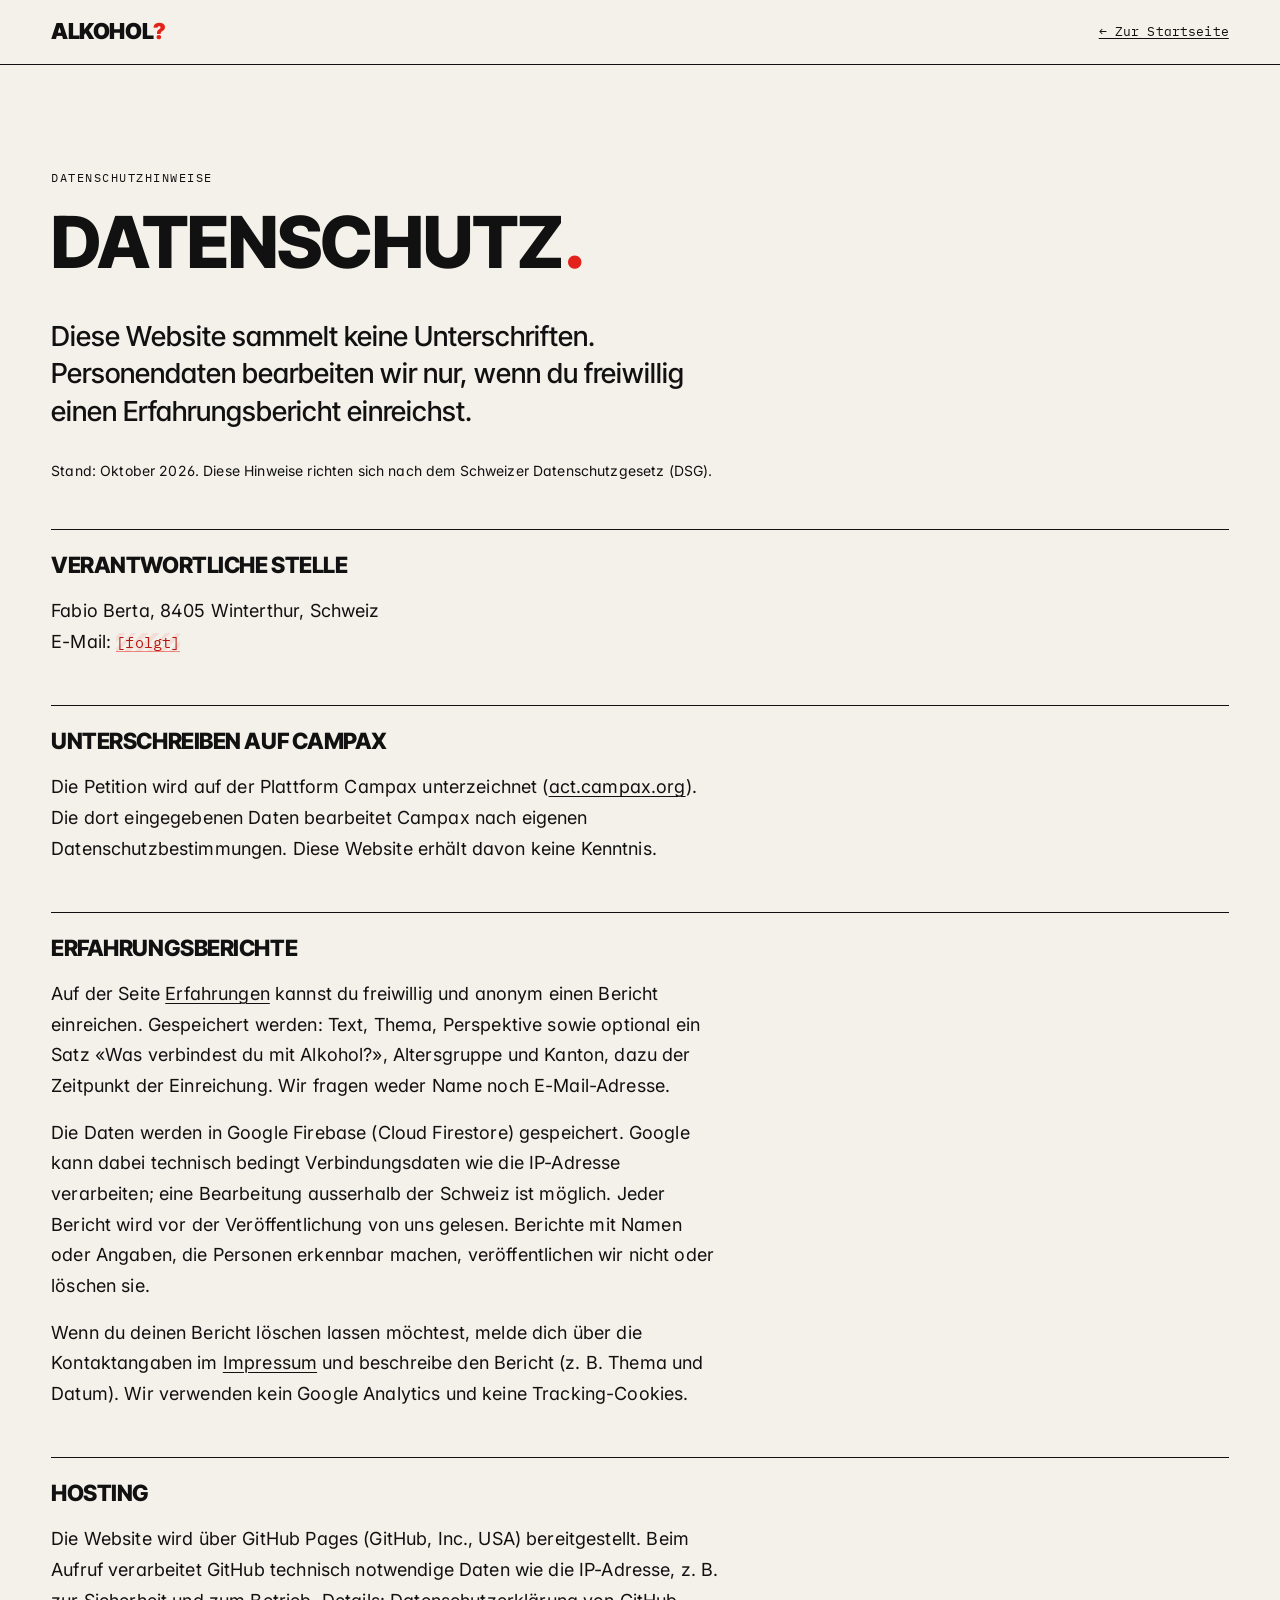
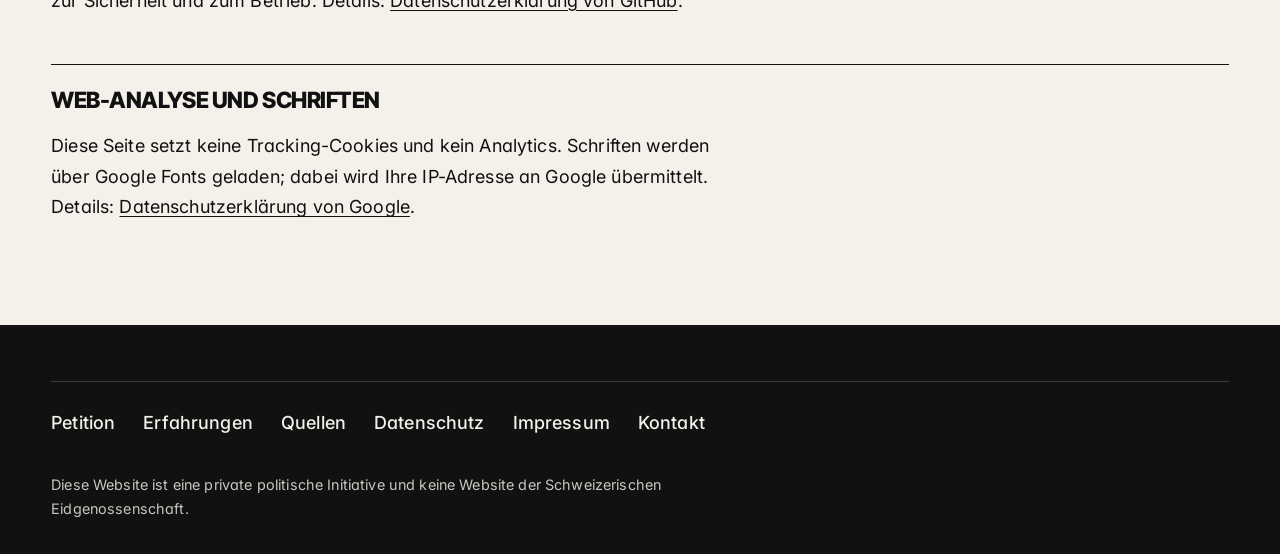
==== commit 3f8216f3: "Fill in Impressum and privacy notice - Responsible: Fabio Berta, 8405 Winterthur (e-mail follows) - " ====
--- a/datenschutz.html
+++ b/datenschutz.html
@@ -24,19 +24,19 @@
 <p class="eyebrow">Datenschutzhinweise</p>
 <h1 class="h-xl">Datenschutz<span class="red">.</span></h1>
 <p class="lead">Diese Website sammelt keine Unterschriften. Personendaten bearbeiten wir nur, wenn du freiwillig einen Erfahrungsbericht einreichst.</p>
-<p><span class="tag tag--verify">Entwurf</span> <span class="todo">Vor der Veröffentlichung rechtlich prüfen (revidiertes Datenschutzgesetz, DSG).</span></p>
+<p class="small">Stand: Oktober 2026. Diese Hinweise richten sich nach dem Schweizer Datenschutzgesetz (DSG).</p>
 <h2>Verantwortliche Stelle</h2>
-<p class="todo">[Name / Trägerschaft, Adresse, E-Mail]</p>
+<p>Fabio Berta, 8405 Winterthur, Schweiz<br>E-Mail: <span class="todo">[folgt]</span></p>
 <h2>Unterschreiben auf Campax</h2>
 <p>Die Petition wird auf der Plattform Campax unterzeichnet (<a href="https://act.campax.org/petitions/alkohol-ist-kein-gewohnliches-konsumgut-strengere-regeln-fur-die-schweiz" rel="noopener">act.campax.org</a>). Die dort eingegebenen Daten bearbeitet Campax nach eigenen Datenschutzbestimmungen. Diese Website erhält davon keine Kenntnis.</p>
 <h2 id="erfahrungen">Erfahrungsberichte</h2>
 <p>Auf der Seite <a href="erfahrungen.html">Erfahrungen</a> kannst du freiwillig und anonym einen Bericht einreichen. Gespeichert werden: Text, Thema, Perspektive sowie optional ein Satz «Was verbindest du mit Alkohol?», Altersgruppe und Kanton, dazu der Zeitpunkt der Einreichung. Wir fragen weder Name noch E-Mail-Adresse.</p>
 <p>Die Daten werden in Google Firebase (Cloud Firestore) gespeichert. Google kann dabei technisch bedingt Verbindungsdaten wie die IP-Adresse verarbeiten; eine Bearbeitung ausserhalb der Schweiz ist möglich. Jeder Bericht wird vor der Veröffentlichung von uns gelesen. Berichte mit Namen oder Angaben, die Personen erkennbar machen, veröffentlichen wir nicht oder löschen sie.</p>
 <p>Wenn du deinen Bericht löschen lassen möchtest, melde dich über die Kontaktangaben im <a href="impressum.html#kontakt">Impressum</a> und beschreibe den Bericht (z. B. Thema und Datum). Wir verwenden kein Google Analytics und keine Tracking-Cookies.</p>
-<h2>Server-Logs</h2>
-<p class="todo">[Angaben des Hosting-Anbieters zu Logfiles und Aufbewahrung ergänzen]</p>
+<h2>Hosting</h2>
+<p>Die Website wird über GitHub Pages (GitHub, Inc., USA) bereitgestellt. Beim Aufruf verarbeitet GitHub technisch notwendige Daten wie die IP-Adresse, z. B. zur Sicherheit und zum Betrieb. Details: <a href="https://docs.github.com/de/site-policy/privacy-policies/github-general-privacy-statement" target="_blank" rel="noopener">Datenschutzerklärung von GitHub</a>.</p>
 <h2>Web-Analyse und Schriften</h2>
-<p>Diese Seite setzt keine Tracking-Cookies und kein Analytics. Schriften werden derzeit über Google Fonts geladen. <span class="todo">[Vor Veröffentlichung Schriften lokal einbinden oder Hinweis ergänzen]</span></p>
+<p>Diese Seite setzt keine Tracking-Cookies und kein Analytics. Schriften werden über Google Fonts geladen; dabei wird Ihre IP-Adresse an Google übermittelt. Details: <a href="https://policies.google.com/privacy?hl=de" target="_blank" rel="noopener">Datenschutzerklärung von Google</a>.</p>
 </main>
 <footer class="footer"><div class="wrap">
 <nav aria-label="Fussnavigation"><ul><li><a href="index.html#petitionstext">Petition</a></li><li><a href="erfahrungen.html">Erfahrungen</a></li><li><a href="index.html#quellen">Quellen</a></li><li><a href="datenschutz.html">Datenschutz</a></li><li><a href="impressum.html">Impressum</a></li><li><a href="impressum.html#kontakt">Kontakt</a></li></ul></nav>
--- a/assets/css/style.css
+++ b/assets/css/style.css
@@ -1192,6 +1192,50 @@
 .ex-form .btn:disabled { opacity: .6; cursor: progress; }
 .ex-teaser .hero__ctas { margin-top: 28px; }
 
+
+/* ---------- Prolog (confrontational opening) ---------- */
+.prolog { background: var(--ink); color: var(--paper); padding: clamp(40px, 8vw, 96px) 0 clamp(56px, 8vw, 120px); }
+.prolog__kicker { display: flex; align-items: center; gap: 10px; text-transform: uppercase; letter-spacing: .14em; color: #A5A5A0; font-size: .75rem; }
+.pro {
+  min-height: 78svh; display: flex; flex-direction: column; justify-content: center;
+  border-bottom: 1px solid #2E2E2C; padding: 48px 0;
+}
+.pro__num {
+  font-family: var(--f-display); font-weight: 900; color: var(--red);
+  font-size: clamp(5rem, 24vw, 22rem); line-height: .9; letter-spacing: -.035em;
+  font-variant-numeric: tabular-nums; margin-left: -.04em;
+}
+.pro__num--ink { color: var(--paper); }
+.pro__txt {
+  margin-top: clamp(16px, 2.5vw, 32px); max-width: 26ch;
+  font-family: var(--f-display); font-weight: 500; font-size: clamp(1.5rem, 3.4vw, 3.2rem); line-height: 1.15; letter-spacing: -.015em;
+}
+.pro__txt strong { font-weight: 800; }
+.pro__src { margin-top: 24px; color: #8F8F8A; font-size: .75rem; max-width: 60ch; }
+.pro__src a { color: #FF8C85; }
+.pro--last { border-bottom: 0; }
+.prolog__note {
+  border-top: 3px solid var(--red); padding-top: 24px; margin-top: 16px; max-width: 34ch;
+  font-family: var(--f-display); font-weight: 700; font-size: clamp(1.3rem, 2.4vw, 2.2rem); line-height: 1.25;
+}
+.prolog__next { display: inline-block; margin-top: 40px; color: #A5A5A0; text-transform: uppercase; letter-spacing: .14em; text-decoration: none; font-size: .75rem; }
+.prolog__next:hover { color: var(--paper); }
+@media (min-width: 900px) {
+  .pro { display: grid; grid-template-columns: repeat(12, minmax(0, 1fr)); column-gap: var(--gap); align-content: center; }
+  .pro__num { grid-column: 1 / span 12; }
+  .pro__txt { grid-column: 2 / span 8; }
+  .pro__src { grid-column: 2 / span 8; }
+  .pro:nth-child(odd) .pro__txt, .pro:nth-child(odd) .pro__src { grid-column: 5 / span 8; }
+  .prolog__note { margin-left: calc((100% + var(--gap)) / 12); }
+}
+
+
+/* ---------- Scene quote in demands ---------- */
+.scene { grid-column: 1 / -1; margin: 4px 0 20px; padding: 20px 0 20px 20px; border-left: 4px solid var(--red); max-width: 40rem; }
+.scene p { font-family: var(--f-display); font-weight: 500; font-size: clamp(1.15rem, 1.8vw, 1.5rem); line-height: 1.35; }
+.scene p + p { margin-top: .5em; }
+.scene__q { font-weight: 800 !important; color: var(--red); }
+
 /* ---------- Motion ---------- */
 
 .js .reveal { opacity: 0; transform: translateY(28px); transition: opacity .9s var(--ease), transform .9s var(--ease); }
